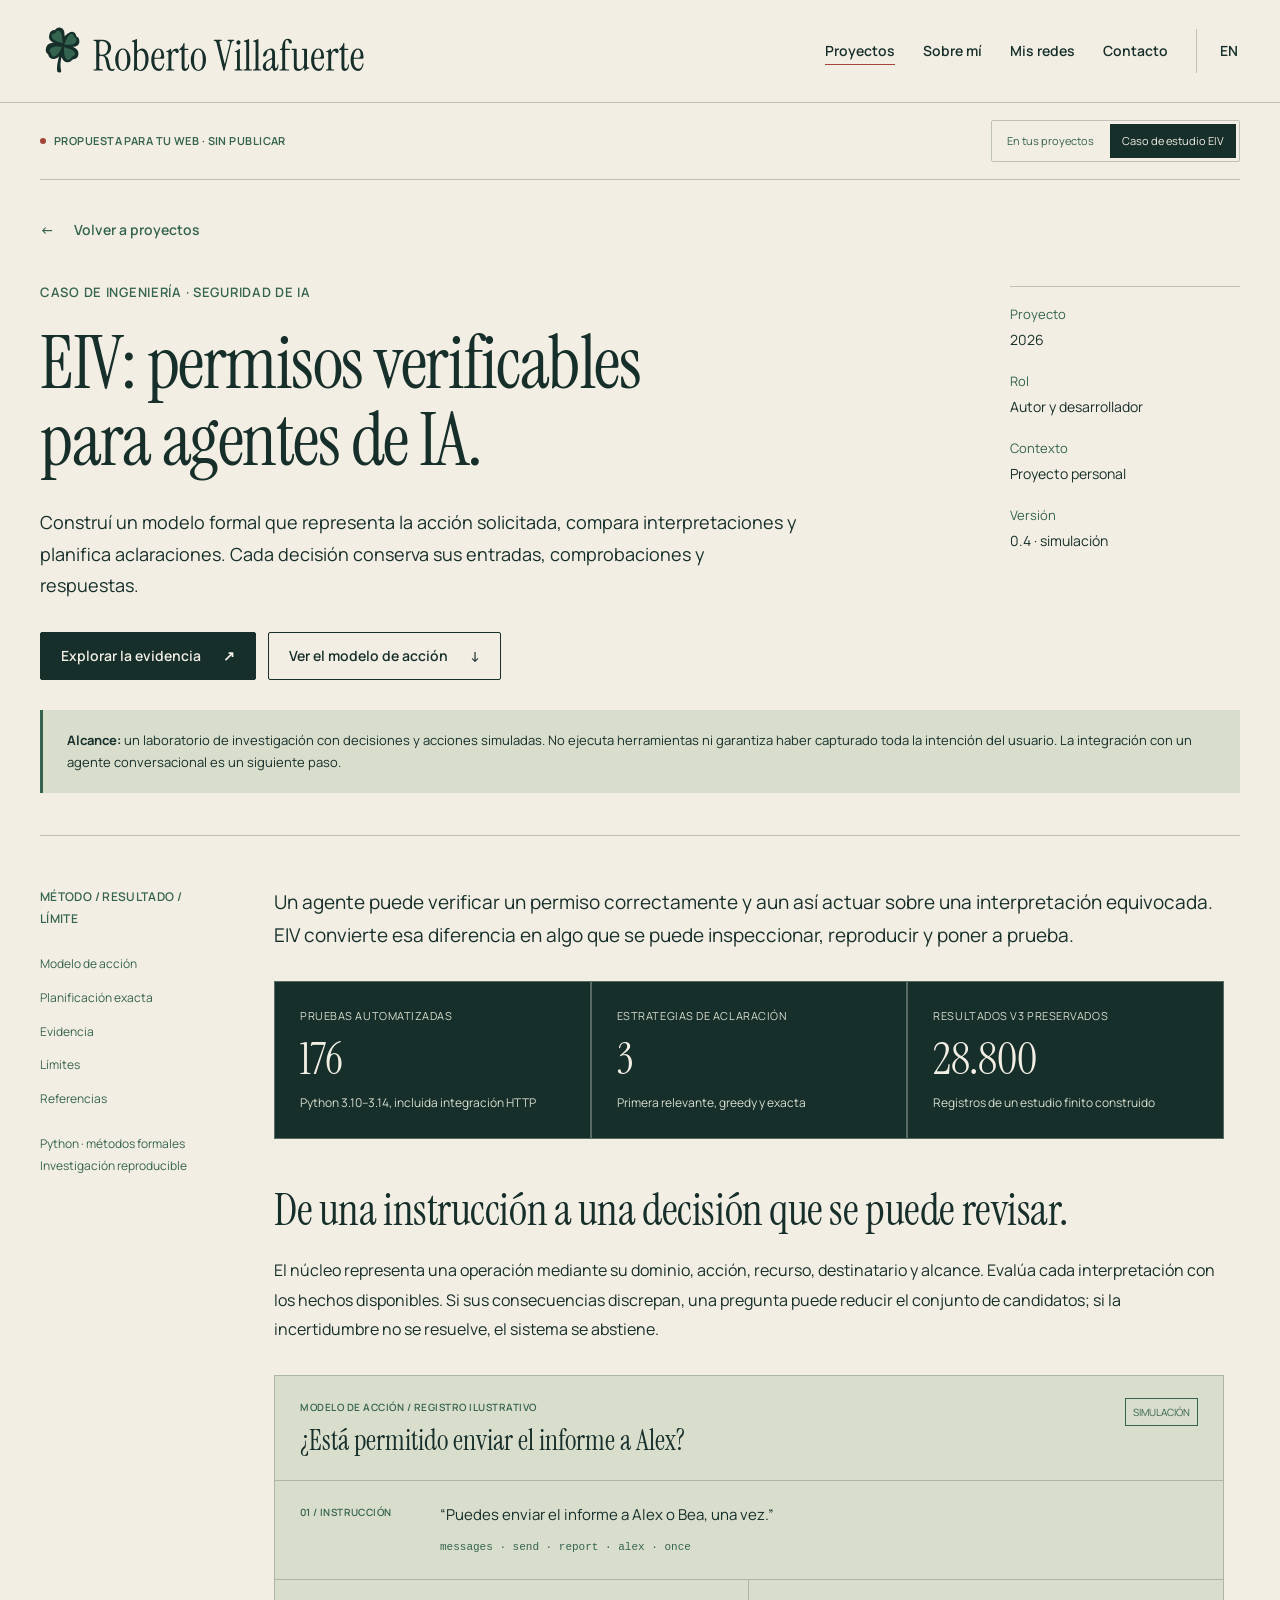
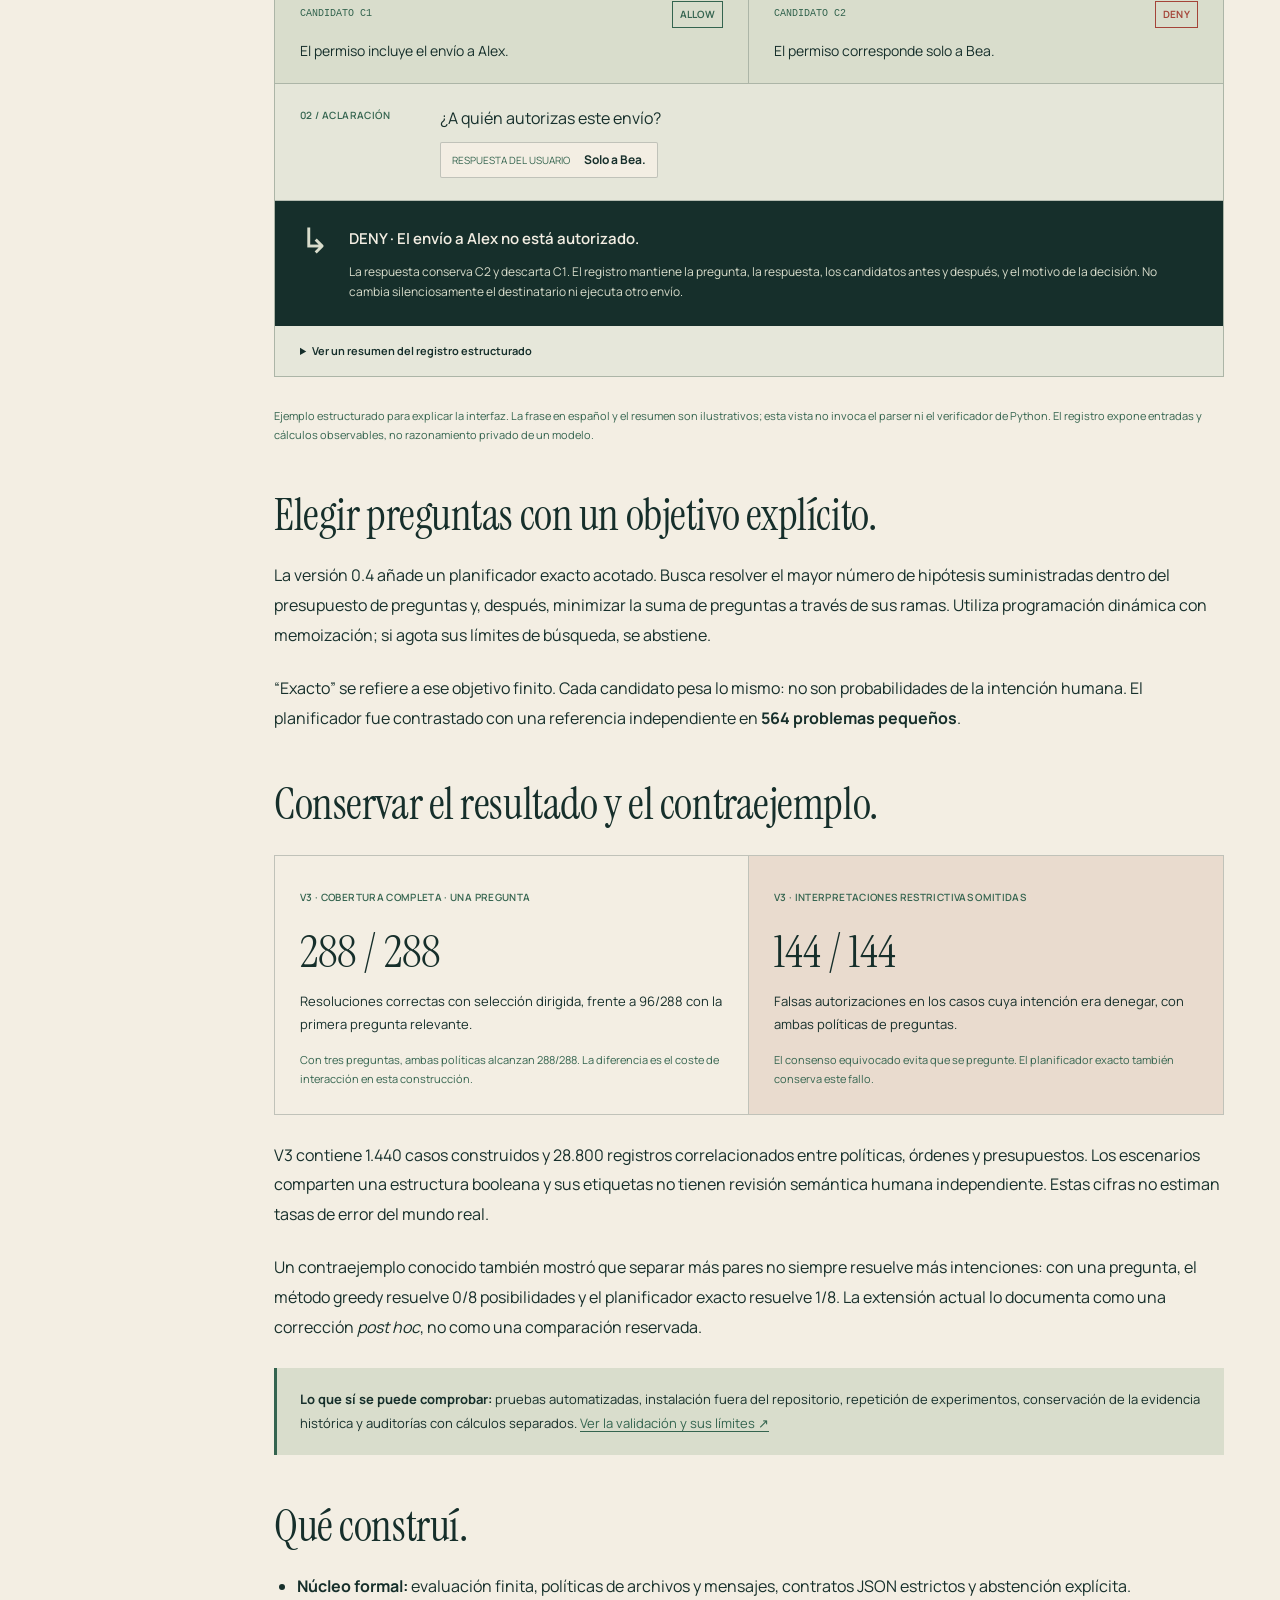
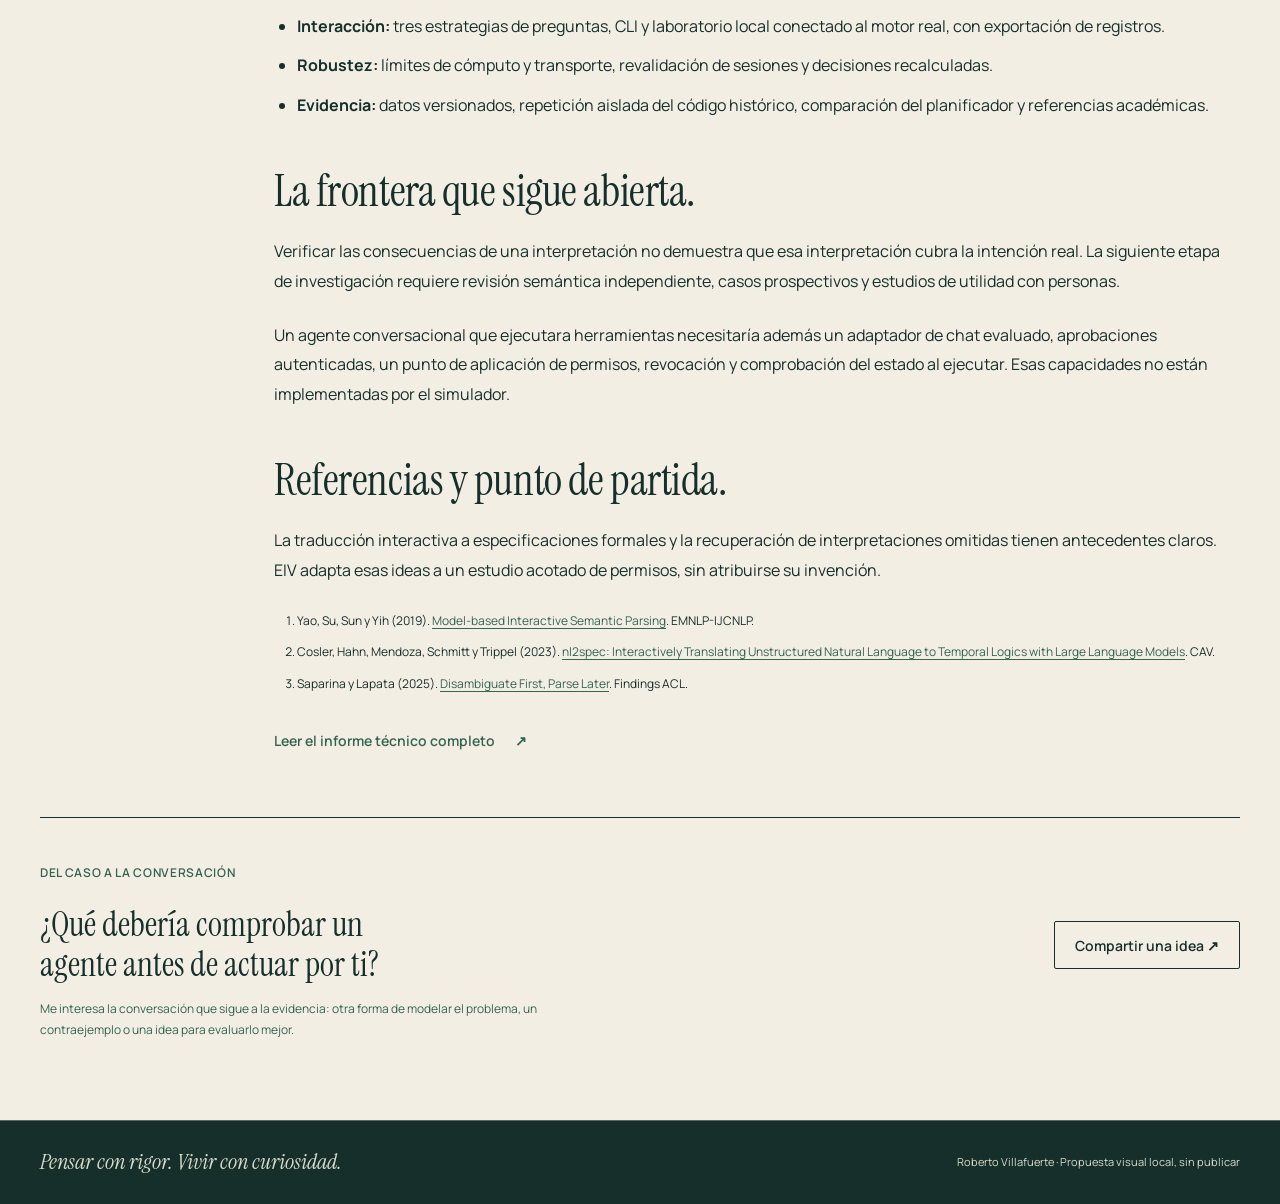
==== portfolio/villafortech-preview.html @ f218d7b7 "Publish EIV research engine, reproducible evidence and portfolio draft Fresh public source history w" ====
<!doctype html>
<html lang="es">
<head>
<meta charset="utf-8"><meta name="viewport" content="width=device-width,initial-scale=1"><meta name="robots" content="noindex,nofollow"><meta name="theme-color" content="#f3eee3">
<title>EIV · Vista previa para Roberto Villafuerte</title>
<style>
@font-face{font-family:Manrope;src:url('villafortech-assets/fonts/manrope/Manrope%5Bwght%5D.ttf') format('truetype');font-weight:200 800;font-display:swap}@font-face{font-family:'Instrument Serif';src:url('villafortech-assets/fonts/instrumentserif/InstrumentSerif-Regular.ttf') format('truetype');font-weight:400;font-display:swap}@font-face{font-family:'Instrument Serif';src:url('villafortech-assets/fonts/instrumentserif/InstrumentSerif-Italic.ttf') format('truetype');font-weight:400;font-style:italic;font-display:swap}
:root{--paper:#f3eee3;--forest:#162f2b;--leaf:#34644f;--sage:#d9ddcc;--clay:#a44438;--line:color-mix(in srgb,var(--forest) 23%,transparent);--line-inverse:color-mix(in srgb,var(--paper) 30%,transparent);--font-sans:Manrope,Arial,sans-serif;--font-display:'Instrument Serif',Georgia,serif;--font-mono:'SFMono-Regular',Consolas,monospace}
*{box-sizing:border-box}html{scroll-behavior:smooth;scroll-padding-top:125px;background:var(--paper)}body{margin:0;color:var(--forest);background:var(--paper);font:400 16px/1.7 var(--font-sans);-webkit-font-smoothing:antialiased}h1,h2,h3,p,ol,ul,dl,dd,figure{margin:0}h1,h2,h3{line-height:1.12;text-wrap:balance}p,li,a,dd{overflow-wrap:anywhere}a{color:inherit;text-underline-offset:.25em}img,svg{display:block;max-width:100%}button,select{font:inherit}button,summary{cursor:pointer}button{color:inherit}:focus-visible{outline:3px solid var(--clay);outline-offset:5px}.shell{width:min(calc(100% - 64px),1200px);margin-inline:auto}.eyebrow{margin-bottom:22px;color:var(--leaf);font-size:13px;font-weight:600;letter-spacing:.055em;line-height:1.6;text-transform:uppercase}.site-nav{position:sticky;top:0;z-index:50;border-bottom:1px solid var(--line);background:var(--paper)}.site-nav__inner{display:flex;min-height:102px;align-items:center;justify-content:space-between;gap:24px}.site-mark{display:block;flex:0 0 auto}.site-mark picture{display:block;width:355px}.site-mark img{width:100%;height:auto;aspect-ratio:1340/240}.site-nav__desktop{display:flex;align-items:center;gap:28px}.nav-link{display:inline-flex;min-height:44px;align-items:center;font-size:14px;font-weight:600;text-decoration:none}.nav-link:hover,.nav-link[aria-current=page]{text-decoration:underline;text-decoration-color:var(--clay);text-underline-offset:8px}.nav-link--language{min-width:44px;justify-content:center;border-left:1px solid var(--line);padding-left:20px}.site-nav__mobile{display:none}.button{display:inline-flex;min-height:48px;align-items:center;justify-content:center;gap:22px;padding:12px 20px;border:1px solid var(--forest);border-radius:2px;font-size:14px;font-weight:600;line-height:1.5;text-decoration:none;background:transparent}.button--primary{color:var(--paper);background:var(--forest)}.button--primary:hover{background:var(--leaf);border-color:var(--leaf)}.button--secondary:hover{background:var(--sage)}.plain-link,.back-link{display:inline-flex;min-height:44px;gap:20px;align-items:center;font-size:14px;font-weight:600;text-decoration:none}.plain-link:hover,.back-link:hover{text-decoration:underline}.back-link{color:var(--leaf);margin-bottom:30px}.draft-bar{display:flex;align-items:center;justify-content:space-between;gap:18px;padding-block:17px;border-bottom:1px solid var(--line);font-size:11px;color:var(--leaf)}.draft-label{font-weight:650;letter-spacing:.04em;text-transform:uppercase}.draft-label span{display:inline-block;width:6px;height:6px;border-radius:50%;background:var(--clay);margin-right:8px;vertical-align:1px}.view-switch{display:flex;gap:4px;border:1px solid var(--line);padding:3px;border-radius:2px}.view-switch button{border:0;background:transparent;font-size:11px;padding:7px 12px;min-height:34px}.view-switch button[aria-pressed=true]{background:var(--forest);color:var(--paper)}.case-article{padding-block:28px 80px}.case-header{display:grid;grid-template-columns:minmax(0,1fr) 230px;gap:30px 75px;padding-bottom:42px;border-bottom:1px solid var(--line)}.case-header h1{max-width:870px;font:400 clamp(49px,5.8vw,86px)/1.04 var(--font-display);letter-spacing:-.02em}.case-header__summary{max-width:760px;margin-top:28px;font-size:18px;line-height:1.75}.case-meta{border-top:1px solid var(--line);padding-top:16px;font-size:14px;margin-top:4px}.case-meta>div{margin-bottom:18px}.case-meta dt{color:var(--leaf);font-size:13px}.case-meta dd{margin-top:3px}.case-header__actions{display:flex;flex-wrap:wrap;gap:12px;grid-column:1/-1}.case-disclosure{grid-column:1/-1;padding:19px 24px;background:var(--sage);border-left:3px solid var(--leaf);font-size:13px;line-height:1.75}.article-grid{display:grid;grid-template-columns:170px minmax(0,1fr);gap:64px;padding-top:50px}.article-rail{color:var(--leaf);font-size:12px;line-height:1.8}.article-rail>p{margin-bottom:24px;font-weight:600;letter-spacing:.03em}.article-rail>div{display:grid;gap:12px;margin-bottom:24px}.article-rail a{text-decoration:none}.article-rail a:hover{text-decoration:underline}.prose{min-width:0;max-width:950px;font-size:16px;line-height:1.85}.prose>p{margin-bottom:24px}.prose h2{margin:46px 0 21px;font:400 clamp(33px,3.4vw,47px)/1.15 var(--font-display);letter-spacing:-.01em}.prose h3{margin:26px 0 13px;font-size:17px;line-height:1.4}.prose a{color:var(--leaf)}.article-deck{font-size:19px;line-height:1.75;margin-bottom:30px}.evidence-ledger{display:grid;grid-template-columns:repeat(3,minmax(0,1fr));margin-block:28px;color:var(--paper);background:var(--forest)}.evidence-ledger>div{display:flex;flex-direction:column;gap:10px;padding:25px;border:1px solid var(--line-inverse)}.evidence-ledger span,.evidence-ledger small{color:var(--sage);font-size:11px;line-height:1.65}.evidence-ledger span{letter-spacing:.05em;text-transform:uppercase}.evidence-ledger strong{font:400 44px/1.1 var(--font-display)}.evidence-ledger small{font-size:12px}.action-model{margin-block:30px;border:1px solid var(--line);background:var(--sage)}.action-model__header{padding:22px 25px;border-bottom:1px solid var(--line);display:flex;justify-content:space-between;gap:20px;align-items:start}.action-model__header span{display:block;color:var(--leaf);font-size:10px;font-weight:600;letter-spacing:.05em;text-transform:uppercase}.action-model__header strong{display:block;font:400 28px/1.2 var(--font-display);margin-top:8px}.simulation-label{font-size:10px;color:var(--leaf);border:1px solid var(--leaf);padding:4px 7px;white-space:nowrap}.instruction{padding:22px 25px;border-bottom:1px solid var(--line);display:grid;grid-template-columns:125px 1fr;gap:15px;align-items:start}.step-label{font-size:10px;letter-spacing:.04em;color:var(--leaf);font-weight:600}.instruction p{font-size:15px;line-height:1.6}.request{font-family:var(--font-mono);font-size:11px;margin-top:10px;display:block;color:var(--leaf);overflow-wrap:anywhere}.readings{display:grid;grid-template-columns:1fr 1fr}.reading{padding:21px 25px;border-bottom:1px solid var(--line)}.reading:first-child{border-right:1px solid var(--line)}.reading-heading{display:flex;justify-content:space-between;gap:15px;align-items:center}.reading-heading span:first-child{font-size:10px;color:var(--leaf);font-family:var(--font-mono)}.verdict{font-size:10px;letter-spacing:.03em;font-weight:650;padding:3px 7px;border:1px solid var(--leaf);color:var(--leaf)}.verdict--deny{border-color:var(--clay);color:var(--clay)}.reading p{font-size:14px;margin-top:12px;line-height:1.6}.clarification{display:grid;grid-template-columns:125px 1fr;gap:15px;padding:22px 25px;border-bottom:1px solid var(--line);background:#e5e6d9}.clarification p{font-size:16px;line-height:1.5}.user-answer{display:inline-flex;gap:14px;align-items:center;font-size:12px;margin-top:12px;padding:6px 11px;background:var(--paper);border:1px solid var(--line);border-radius:2px}.user-answer span{font-size:10px;color:var(--leaf)}.outcome{display:flex;gap:20px;align-items:flex-start;padding:23px 25px;background:var(--forest);color:var(--paper)}.outcome__symbol{font-family:var(--font-display);font-size:35px;color:var(--sage);line-height:1}.outcome strong{font-size:15px;font-weight:600}.outcome p{font-size:12px;color:var(--sage);line-height:1.7;margin-top:8px}.trace-disclosure{padding:15px 25px;font-size:11px;background:#e6e7da}.trace-disclosure summary{font-weight:650}.trace-disclosure pre{padding:16px;background:var(--paper);font-family:var(--font-mono);font-size:11px;overflow:auto;line-height:1.7}.model-caption{font-size:11px;color:var(--leaf);margin-top:12px;line-height:1.7}.results{display:grid;grid-template-columns:1fr 1fr;border:1px solid var(--line);margin-block:26px}.results>div{padding:25px}.results>div:first-child{border-right:1px solid var(--line)}.results>div:last-child{background:#e9dbce}.results span{font-size:10px;letter-spacing:.035em;text-transform:uppercase;color:var(--leaf);font-weight:600}.results strong{display:block;font:400 45px/1.15 var(--font-display);margin:15px 0 12px}.results p{font-size:13px;line-height:1.75}.results small{font-size:11px;color:var(--leaf);line-height:1.7;display:block;margin-top:16px}.evidence-note{padding:20px 23px;margin-block:26px;border-left:3px solid var(--leaf);background:var(--sage);font-size:13px;line-height:1.8}.prose ul,.prose ol{padding-left:23px;margin-bottom:24px}.prose li+li{margin-top:10px}.references{font-size:12px;line-height:1.8}.case-next{display:flex;align-items:center;justify-content:space-between;gap:30px;margin-top:55px;padding-top:32px;border-top:1px solid var(--forest)}.case-next h2{font:400 34px/1.2 var(--font-display);max-width:510px}.case-next p{font-size:12px;color:var(--leaf);margin-top:13px;max-width:560px}.site-footer{padding-block:27px;color:var(--paper);background:var(--forest);border-top:1px solid var(--line-inverse)}.site-footer .shell{display:flex;justify-content:space-between;align-items:center;gap:20px}.footer-note{font:italic 400 22px/1.3 var(--font-display);color:var(--sage)}.site-footer small{font-size:11px;color:var(--sage)}.page-hero{padding-block:55px 44px}.page-hero__grid{display:grid;grid-template-columns:1.3fr .7fr;align-items:end;gap:70px}.page-hero h1{font:400 clamp(48px,5.4vw,78px)/1.04 var(--font-display);letter-spacing:-.02em}.page-hero__deck{max-width:390px;color:var(--leaf);font-size:15px;line-height:1.8}.work-list{border-top:1px solid var(--forest);padding-bottom:80px}.work-record{display:grid;grid-template-columns:60px minmax(0,1fr) 150px 90px 24px;gap:32px;padding:35px 0;border-bottom:1px solid var(--line);text-decoration:none;align-items:start}.work-record:hover{background:var(--sage)}.work-record__number{color:var(--leaf);font:400 40px/1 var(--font-display)}.work-record__copy>p:first-child{color:var(--leaf);font-size:13px}.work-record h2{margin:12px 0 16px;font:400 clamp(32px,3.3vw,48px)/1.08 var(--font-display)}.work-record__copy>p:not(:first-child){max-width:650px;font-size:14px;line-height:1.8}.work-record ul{display:flex;gap:10px 20px;flex-wrap:wrap;padding:0;list-style:none;margin-top:20px;color:var(--leaf);font-size:12px}.evidence-state,.work-record__period{font-size:12px;color:var(--leaf)}.evidence-state--draft{color:var(--clay)}.work-record__arrow{font-size:25px}.list-note{font-size:12px;color:var(--leaf);margin-bottom:25px;line-height:1.8}.skip-link{position:absolute;left:16px;top:-70px;padding:10px 15px;background:var(--forest);color:var(--paper);z-index:100}.skip-link:focus{top:10px}[hidden]{display:none!important}
@media(max-width:1100px){.case-header{gap:28px 40px;grid-template-columns:minmax(0,1fr) 200px}.article-grid{grid-template-columns:1fr;gap:28px}.article-rail{display:flex;flex-wrap:wrap;gap:15px;border-bottom:1px solid var(--line);padding-bottom:18px}.article-rail>p,.article-rail>div{margin:0}.article-rail>div{display:flex;flex-wrap:wrap;gap:12px}.work-record{grid-template-columns:40px minmax(0,1fr) 135px 24px;gap:24px}.work-record__period{grid-column:3}.work-record__arrow{grid-column:4;grid-row:1}.site-mark picture{width:310px}.site-nav__desktop{gap:20px}}
@media(max-width:900px){.site-nav__inner{min-height:92px;gap:8px}.site-mark picture{width:220px}.site-mark img{aspect-ratio:auto}.site-nav__desktop{display:none}.site-nav__mobile{display:block;position:relative}.site-nav__mobile summary{display:flex;align-items:center;min-height:48px;font-size:14px;font-weight:600;list-style:none}.site-nav__mobile summary::-webkit-details-marker{display:none}.site-nav__mobile summary::after{content:'+';margin-left:6px;font-size:20px}.site-nav__mobile[open] summary::after{content:'−'}.mobile-links{position:absolute;top:58px;right:0;display:grid;min-width:220px;padding:16px 24px;background:var(--paper);border:1px solid var(--line)}.case-header{grid-template-columns:1fr}.case-meta{display:grid;grid-template-columns:repeat(4,1fr);gap:20px;margin-top:0}.case-meta>div{margin-bottom:0}.case-header h1{max-width:750px}.case-header__summary{max-width:760px}.page-hero__grid{gap:30px}}
@media(max-width:760px){.shell{width:calc(100% - 48px)}.draft-bar{align-items:flex-start;flex-direction:column;gap:12px}.draft-label{font-size:10px}.view-switch{width:100%}.view-switch button{flex:1;font-size:10px;min-height:37px}.case-header h1{font-size:clamp(43px,9.5vw,64px)}.case-header__summary{font-size:16px;margin-top:24px}.case-meta{grid-template-columns:repeat(2,1fr)}.case-header{gap:25px;padding-bottom:32px}.eyebrow{font-size:11px;margin-bottom:18px}.case-header__actions{gap:10px}.button{font-size:12px;gap:15px;padding:12px 16px}.case-disclosure{padding:18px 20px;font-size:12px}.back-link{margin-bottom:24px;font-size:12px}.article-grid{padding-top:30px}.article-rail{font-size:10px}.article-deck{font-size:17px}.prose{font-size:15px}.prose h2{font-size:34px}.evidence-ledger>div{padding:17px 15px}.evidence-ledger strong{font-size:34px}.evidence-ledger span{font-size:8px}.evidence-ledger small{font-size:10px}.action-model__header{padding:18px 20px}.action-model__header strong{font-size:24px}.simulation-label{font-size:8px}.instruction,.clarification{grid-template-columns:1fr;padding:20px;gap:10px}.reading{padding:18px}.reading p{font-size:12px}.request{font-size:10px}.outcome{padding:20px;gap:15px}.outcome strong{font-size:14px}.outcome p{font-size:11px}.trace-disclosure{padding-inline:20px}.results>div{padding:20px}.results strong{font-size:38px}.results p{font-size:12px}.results small{font-size:10px}.results span{font-size:9px}.case-next{align-items:flex-start;flex-direction:column}.case-next h2{font-size:30px}.site-footer .shell{align-items:flex-start;flex-direction:column;gap:14px}.page-hero{padding-block:38px}.page-hero__grid{grid-template-columns:1fr}.page-hero h1{font-size:clamp(43px,10vw,65px)}.page-hero__deck{font-size:14px;max-width:580px}.work-record{grid-template-columns:32px minmax(0,1fr) 24px;gap:16px;padding-block:28px}.work-record__number{font-size:33px}.work-record__copy{grid-column:2}.work-record__copy>p:not(:first-child){font-size:13px}.work-record h2{font-size:33px}.evidence-state,.work-record__period{grid-column:2}.work-record__arrow{grid-column:3}.work-record ul{font-size:10px;gap:9px 16px}}
@media(max-width:480px){.shell{width:calc(100% - 32px)}.case-header__actions{flex-direction:column;align-items:stretch}.case-header__actions .button{justify-content:space-between}.case-meta{font-size:12px}.case-meta dt{font-size:11px}.case-header h1{font-size:43px}.action-model__header{flex-direction:column;gap:12px}.action-model__header strong{font-size:26px}.readings{grid-template-columns:1fr}.reading:first-child{border-right:0}.reading{padding:16px 20px}.reading p{font-size:13px}.results{grid-template-columns:1fr}.results>div:first-child{border-right:0;border-bottom:1px solid var(--line)}.results strong{font-size:43px}.results p{font-size:13px}.evidence-ledger{grid-template-columns:1fr}.evidence-ledger>div{display:grid;grid-template-columns:1fr 80px;gap:5px 15px;padding:18px 20px}.evidence-ledger strong{grid-column:2;grid-row:1/3;text-align:right;font-size:32px}.evidence-ledger span{font-size:10px}.evidence-ledger small{font-size:11px}.instruction p{font-size:14px}.trace-disclosure pre{font-size:10px;padding:12px}.article-rail{gap:11px}.work-record{gap:12px}.work-record h2{font-size:30px}}
@media(prefers-reduced-motion:reduce){html{scroll-behavior:auto}*,*::before,*::after{animation:none!important;transition:none!important}}@media print{.site-nav,.draft-bar,.article-rail,.site-footer,.case-header__actions,.back-link{display:none}.shell{width:100%}.case-header{grid-template-columns:1fr}h1{font-size:40px!important}.case-meta{display:flex;gap:30px}.article-grid{display:block}.case-article{padding:0}.prose h2{font-size:28px}.action-model,.evidence-ledger,.results{break-inside:avoid}a{text-decoration:none}}
</style>
</head>
<body>
<a class="skip-link" href="#main-content">Saltar al contenido principal</a>
<nav class="site-nav" aria-label="Navegación principal"><div class="shell site-nav__inner"><a class="site-mark" href="https://www.villafortech.com" aria-label="Roberto Villafuerte, inicio"><picture><source media="(min-width:721px)" srcset="villafortech-assets/brand/signature-horizontal.svg"><img src="villafortech-assets/brand/signature.svg" width="850" height="320" alt="Roberto Villafuerte"></picture></a><div class="site-nav__desktop"><a class="nav-link" href="#proyectos" aria-current="page">Proyectos</a><a class="nav-link" href="https://www.villafortech.com/es/about/">Sobre mí</a><a class="nav-link" href="https://www.villafortech.com/links/">Mis redes</a><a class="nav-link" href="https://www.villafortech.com/es/contact/">Contacto</a><a class="nav-link nav-link--language" href="index.html" lang="en" aria-label="Ver borrador del proyecto en inglés">EN</a></div><details class="site-nav__mobile"><summary>Menú</summary><div class="mobile-links"><a class="nav-link" href="#proyectos">Proyectos</a><a class="nav-link" href="https://www.villafortech.com/es/about/">Sobre mí</a><a class="nav-link" href="https://www.villafortech.com/links/">Mis redes</a><a class="nav-link" href="https://www.villafortech.com/es/contact/">Contacto</a><a class="nav-link" href="index.html">English draft</a></div></details></div></nav>
<div class="shell draft-bar"><p class="draft-label"><span aria-hidden="true"></span>Propuesta para tu web · sin publicar</p><div class="view-switch" aria-label="Vista del borrador"><button id="show-projects" type="button" aria-pressed="false">En tus proyectos</button><button id="show-case" type="button" aria-pressed="true">Caso de estudio EIV</button></div></div>
<main id="main-content" tabindex="-1">
<section id="projects-view" hidden aria-labelledby="projects-title"><div class="shell"><header class="page-hero"><div class="page-hero__grid"><div><p class="eyebrow">Proyectos seleccionados / Casos de ingeniería</p><h1 id="projects-title">Sistemas, decisiones y el trabajo que hay detrás.</h1></div><p class="page-hero__deck">Casos sobre sistemas de IA, arquitectura de datos e infraestructura de aprendizaje automático: qué construí, las decisiones detrás de cada sistema y qué cambió.</p></div></header><p class="list-note">Vista de integración propuesta: EIV se incorpora al catálogo con la misma tipografía, firma, estructura y jerarquía de tu página. El resto de tu sitio permanece sin cambios.</p><div class="work-list"><a class="work-record" href="https://www.villafortech.com/es/projects/fairness-aware-candidate-pre-screening/"><span class="work-record__number">01</span><div class="work-record__copy"><p>Sistemas de ML</p><h2>Laboratorio auditable de equidad en ML</h2><p>Un laboratorio que conecta identidad de datos, búsqueda de políticas, gobernanza con incertidumbre y contratos de servicio.</p><ul aria-label="Tecnologías y temas"><li>Sistemas de ML</li><li>Equidad</li><li>Auditabilidad</li></ul></div><span class="evidence-state">Fuente pública</span><span class="work-record__period">2025–2026</span><span class="work-record__arrow" aria-hidden="true">↗</span></a><a class="work-record" href="#caso-eiv"><span class="work-record__number">02</span><div class="work-record__copy"><p>Proyecto personal · investigación e ingeniería</p><h2>EIV: permisos verificables para agentes de IA</h2><p>Un modelo formal de la acción solicitada, planificación de aclaraciones y registros reproducibles que conectan entradas, respuestas y decisiones.</p><ul aria-label="Tecnologías y temas"><li>Seguridad de IA</li><li>Métodos formales</li><li>Trazabilidad</li><li>Python</li></ul></div><span class="evidence-state evidence-state--draft">Nuevo · borrador</span><span class="work-record__period">2026</span><span class="work-record__arrow" aria-hidden="true">↗</span></a></div></div></section>
<article id="case-view" class="case-article" aria-labelledby="case-title"><div class="shell"><a class="back-link" href="#proyectos"><span aria-hidden="true">←</span> Volver a proyectos</a><header class="case-header"><div><p class="eyebrow">Caso de ingeniería · Seguridad de IA</p><h1 id="case-title">EIV: permisos verificables para agentes de IA.</h1><p class="case-header__summary">Construí un modelo formal que representa la acción solicitada, compara interpretaciones y planifica aclaraciones. Cada decisión conserva sus entradas, comprobaciones y respuestas.</p></div><dl class="case-meta"><div><dt>Proyecto</dt><dd>2026</dd></div><div><dt>Rol</dt><dd>Autor y desarrollador</dd></div><div><dt>Contexto</dt><dd>Proyecto personal</dd></div><div><dt>Versión</dt><dd>0.4 · simulación</dd></div></dl><div class="case-header__actions"><a class="button button--primary" href="#evidencia">Explorar la evidencia <span aria-hidden="true">↗</span></a><a class="button button--secondary" href="#modelo">Ver el modelo de acción <span aria-hidden="true">↓</span></a></div><p class="case-disclosure"><strong>Alcance:</strong> un laboratorio de investigación con decisiones y acciones simuladas. No ejecuta herramientas ni garantiza haber capturado toda la intención del usuario. La integración con un agente conversacional es un siguiente paso.</p></header>
<div class="article-grid"><aside class="article-rail" aria-label="Contenido del caso"><p>MÉTODO / RESULTADO / LÍMITE</p><div><a href="#modelo">Modelo de acción</a><a href="#planificacion">Planificación exacta</a><a href="#evidencia">Evidencia</a><a href="#limites">Límites</a><a href="#referencias">Referencias</a></div><span>Python · métodos formales<br>Investigación reproducible</span></aside><div class="prose"><p class="article-deck">Un agente puede verificar un permiso correctamente y aun así actuar sobre una interpretación equivocada. EIV convierte esa diferencia en algo que se puede inspeccionar, reproducir y poner a prueba.</p><div class="evidence-ledger" aria-label="Validación de ingeniería"><div><span>Pruebas automatizadas</span><strong>176</strong><small>Python 3.10–3.14, incluida integración HTTP</small></div><div><span>Estrategias de aclaración</span><strong>3</strong><small>Primera relevante, greedy y exacta</small></div><div><span>Resultados V3 preservados</span><strong>28.800</strong><small>Registros de un estudio finito construido</small></div></div>
<h2 id="modelo">De una instrucción a una decisión que se puede revisar.</h2><p>El núcleo representa una operación mediante su dominio, acción, recurso, destinatario y alcance. Evalúa cada interpretación con los hechos disponibles. Si sus consecuencias discrepan, una pregunta puede reducir el conjunto de candidatos; si la incertidumbre no se resuelve, el sistema se abstiene.</p>
<figure class="action-model" aria-labelledby="model-title"><header class="action-model__header"><div><span>Modelo de acción / Registro ilustrativo</span><strong id="model-title">¿Está permitido enviar el informe a Alex?</strong></div><small class="simulation-label">SIMULACIÓN</small></header><div class="instruction"><span class="step-label">01 / INSTRUCCIÓN</span><div><p>“Puedes enviar el informe a Alex o Bea, una vez.”</p><code class="request">messages · send · report · alex · once</code></div></div><div class="readings"><div class="reading"><div class="reading-heading"><span>CANDIDATO C1</span><span class="verdict">ALLOW</span></div><p>El permiso incluye el envío a Alex.</p></div><div class="reading"><div class="reading-heading"><span>CANDIDATO C2</span><span class="verdict verdict--deny">DENY</span></div><p>El permiso corresponde solo a Bea.</p></div></div><div class="clarification"><span class="step-label">02 / ACLARACIÓN</span><div><p>¿A quién autorizas este envío?</p><div class="user-answer"><span>RESPUESTA DEL USUARIO</span><strong>Solo a Bea.</strong></div></div></div><div class="outcome"><span class="outcome__symbol" aria-hidden="true">↳</span><div><strong>DENY · El envío a Alex no está autorizado.</strong><p>La respuesta conserva C2 y descarta C1. El registro mantiene la pregunta, la respuesta, los candidatos antes y después, y el motivo de la decisión. No cambia silenciosamente el destinatario ni ejecuta otro envío.</p></div></div><details class="trace-disclosure"><summary>Ver un resumen del registro estructurado</summary><pre>{
  "request": "send report to alex once",
  "before": ["c1", "c2"],
  "answer": "only_bea",
  "after": ["c2"],
  "decision": "deny",
  "coverage": "unverified",
  "simulated": true
}</pre><p>Resumen didáctico, no payload de la API ni resultado ejecutado.</p></details></figure><p class="model-caption">Ejemplo estructurado para explicar la interfaz. La frase en español y el resumen son ilustrativos; esta vista no invoca el parser ni el verificador de Python. El registro expone entradas y cálculos observables, no razonamiento privado de un modelo.</p>
<h2 id="planificacion">Elegir preguntas con un objetivo explícito.</h2><p>La versión 0.4 añade un planificador exacto acotado. Busca resolver el mayor número de hipótesis suministradas dentro del presupuesto de preguntas y, después, minimizar la suma de preguntas a través de sus ramas. Utiliza programación dinámica con memoización; si agota sus límites de búsqueda, se abstiene.</p><p>“Exacto” se refiere a ese objetivo finito. Cada candidato pesa lo mismo: no son probabilidades de la intención humana. El planificador fue contrastado con una referencia independiente en <strong>564 problemas pequeños</strong>.</p>
<h2 id="evidencia">Conservar el resultado y el contraejemplo.</h2><div class="results"><div><span>V3 · cobertura completa · una pregunta</span><strong>288 / 288</strong><p>Resoluciones correctas con selección dirigida, frente a 96/288 con la primera pregunta relevante.</p><small>Con tres preguntas, ambas políticas alcanzan 288/288. La diferencia es el coste de interacción en esta construcción.</small></div><div><span>V3 · interpretaciones restrictivas omitidas</span><strong>144 / 144</strong><p>Falsas autorizaciones en los casos cuya intención era denegar, con ambas políticas de preguntas.</p><small>El consenso equivocado evita que se pregunte. El planificador exacto también conserva este fallo.</small></div></div><p>V3 contiene 1.440 casos construidos y 28.800 registros correlacionados entre políticas, órdenes y presupuestos. Los escenarios comparten una estructura booleana y sus etiquetas no tienen revisión semántica humana independiente. Estas cifras no estiman tasas de error del mundo real.</p><p>Un contraejemplo conocido también mostró que separar más pares no siempre resuelve más intenciones: con una pregunta, el método greedy resuelve 0/8 posibilidades y el planificador exacto resuelve 1/8. La extensión actual lo documenta como una corrección <em>post hoc</em>, no como una comparación reservada.</p><div class="evidence-note"><strong>Lo que sí se puede comprobar:</strong> pruebas automatizadas, instalación fuera del repositorio, repetición de experimentos, conservación de la evidencia histórica y auditorías con cálculos separados. <a href="../docs/project-status.md">Ver la validación y sus límites ↗</a></div>
<h2>Qué construí.</h2><ul><li><strong>Núcleo formal:</strong> evaluación finita, políticas de archivos y mensajes, contratos JSON estrictos y abstención explícita.</li><li><strong>Interacción:</strong> tres estrategias de preguntas, CLI y laboratorio local conectado al motor real, con exportación de registros.</li><li><strong>Robustez:</strong> límites de cómputo y transporte, revalidación de sesiones y decisiones recalculadas.</li><li><strong>Evidencia:</strong> datos versionados, repetición aislada del código histórico, comparación del planificador y referencias académicas.</li></ul>
<h2 id="limites">La frontera que sigue abierta.</h2><p>Verificar las consecuencias de una interpretación no demuestra que esa interpretación cubra la intención real. La siguiente etapa de investigación requiere revisión semántica independiente, casos prospectivos y estudios de utilidad con personas.</p><p>Un agente conversacional que ejecutara herramientas necesitaría además un adaptador de chat evaluado, aprobaciones autenticadas, un punto de aplicación de permisos, revocación y comprobación del estado al ejecutar. Esas capacidades no están implementadas por el simulador.</p>
<h2 id="referencias">Referencias y punto de partida.</h2><p>La traducción interactiva a especificaciones formales y la recuperación de interpretaciones omitidas tienen antecedentes claros. EIV adapta esas ideas a un estudio acotado de permisos, sin atribuirse su invención.</p><ol class="references"><li>Yao, Su, Sun y Yih (2019). <a href="https://aclanthology.org/D19-1547/">Model-based Interactive Semantic Parsing</a>. EMNLP-IJCNLP.</li><li>Cosler, Hahn, Mendoza, Schmitt y Trippel (2023). <a href="https://link.springer.com/chapter/10.1007/978-3-031-37703-7_18">nl2spec: Interactively Translating Unstructured Natural Language to Temporal Logics with Large Language Models</a>. CAV.</li><li>Saparina y Lapata (2025). <a href="https://aclanthology.org/2025.findings-acl.863/">Disambiguate First, Parse Later</a>. Findings ACL.</li></ol><a class="plain-link" href="../docs/research-report.md">Leer el informe técnico completo <span aria-hidden="true">↗</span></a></div></div><footer class="case-next"><div><p class="eyebrow">Del caso a la conversación</p><h2>¿Qué debería comprobar un agente antes de actuar por ti?</h2><p>Me interesa la conversación que sigue a la evidencia: otra forma de modelar el problema, un contraejemplo o una idea para evaluarlo mejor.</p></div><a class="button button--secondary" href="https://www.villafortech.com/es/contact/">Compartir una idea ↗</a></footer></div></article>
</main><footer class="site-footer"><div class="shell"><p class="footer-note">Pensar con rigor. Vivir con curiosidad.</p><small>Roberto Villafuerte · Propuesta visual local, sin publicar</small></div></footer>
<script>
(()=>{const list=document.getElementById('projects-view'),article=document.getElementById('case-view'),listButton=document.getElementById('show-projects'),caseButton=document.getElementById('show-case');function show(){const projects=location.hash==='#proyectos';list.hidden=!projects;article.hidden=projects;listButton.setAttribute('aria-pressed',String(projects));caseButton.setAttribute('aria-pressed',String(!projects));document.querySelector('.site-nav__mobile').open=false;if(projects||location.hash==='#caso-eiv')window.scrollTo({top:0,behavior:'instant'});}listButton.addEventListener('click',()=>{location.hash='proyectos'});caseButton.addEventListener('click',()=>{location.hash='caso-eiv'});window.addEventListener('hashchange',show);show();})();
</script>
</body>
</html>
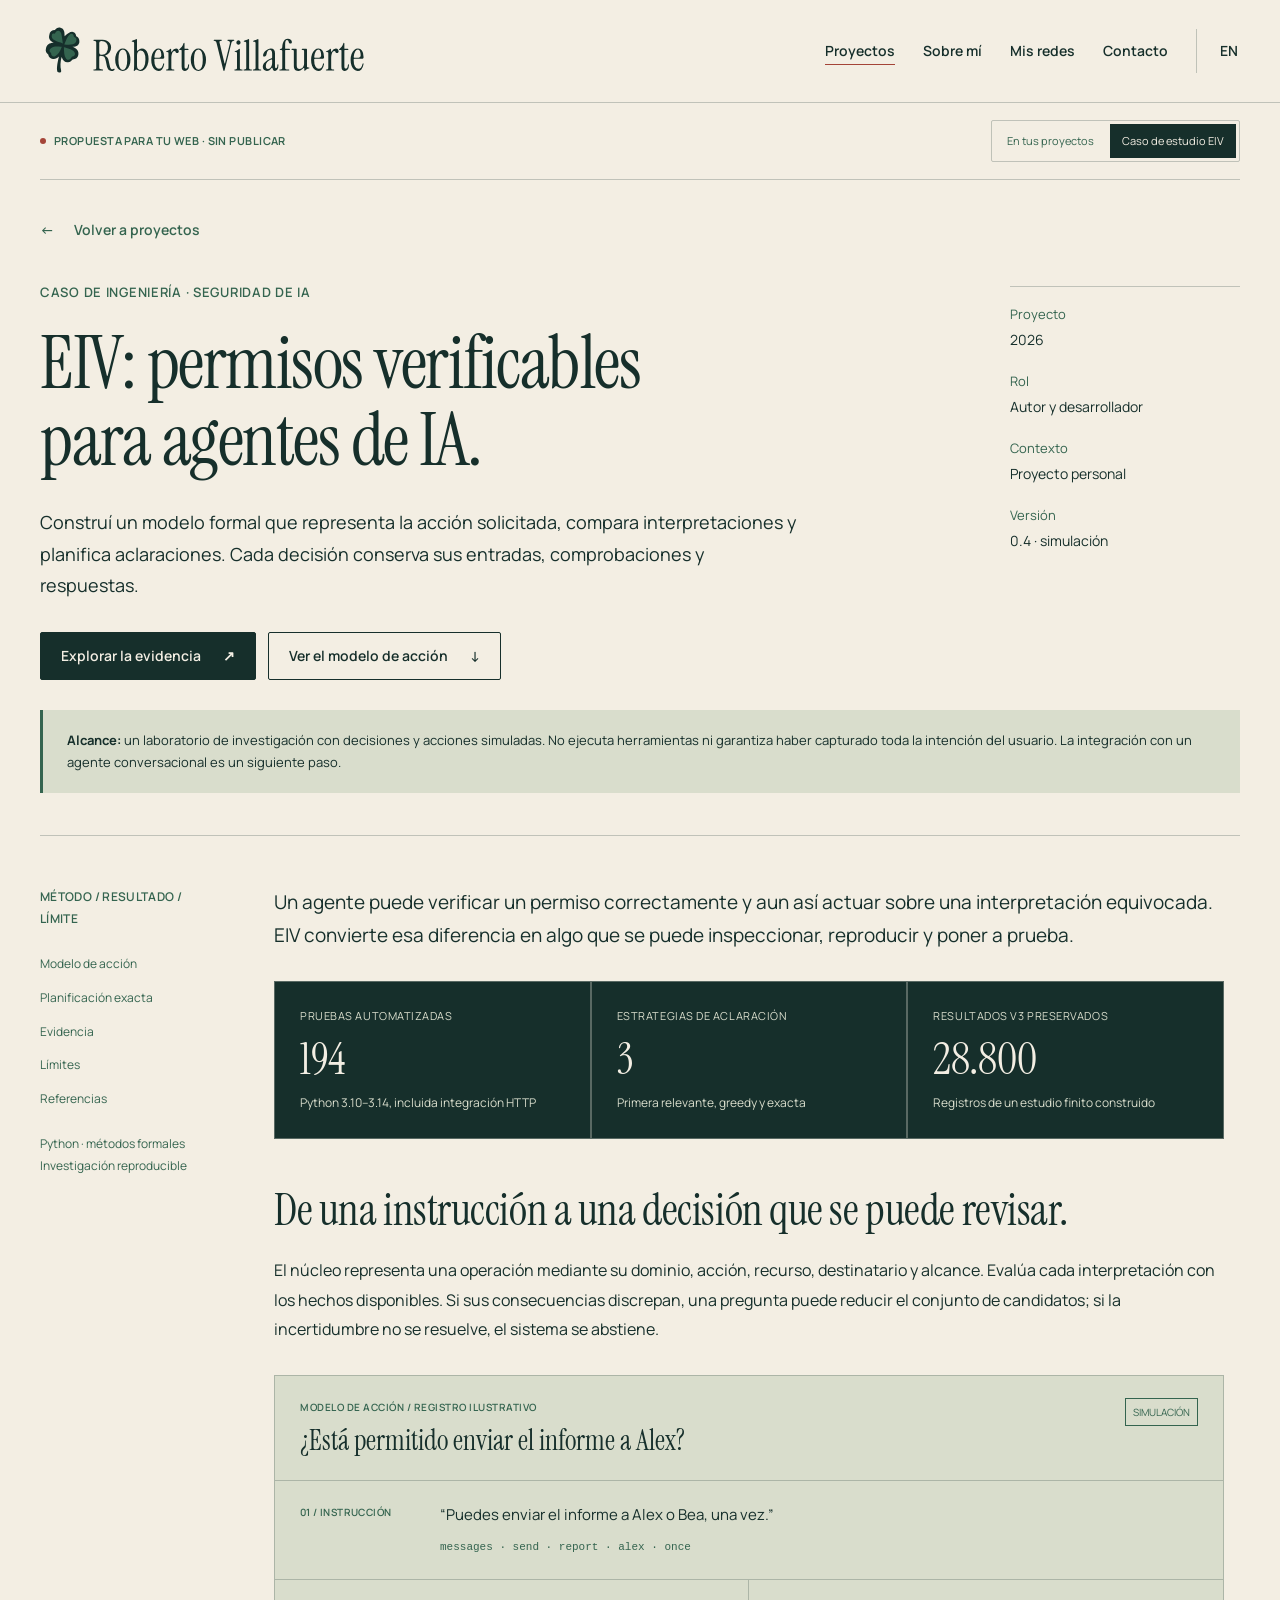
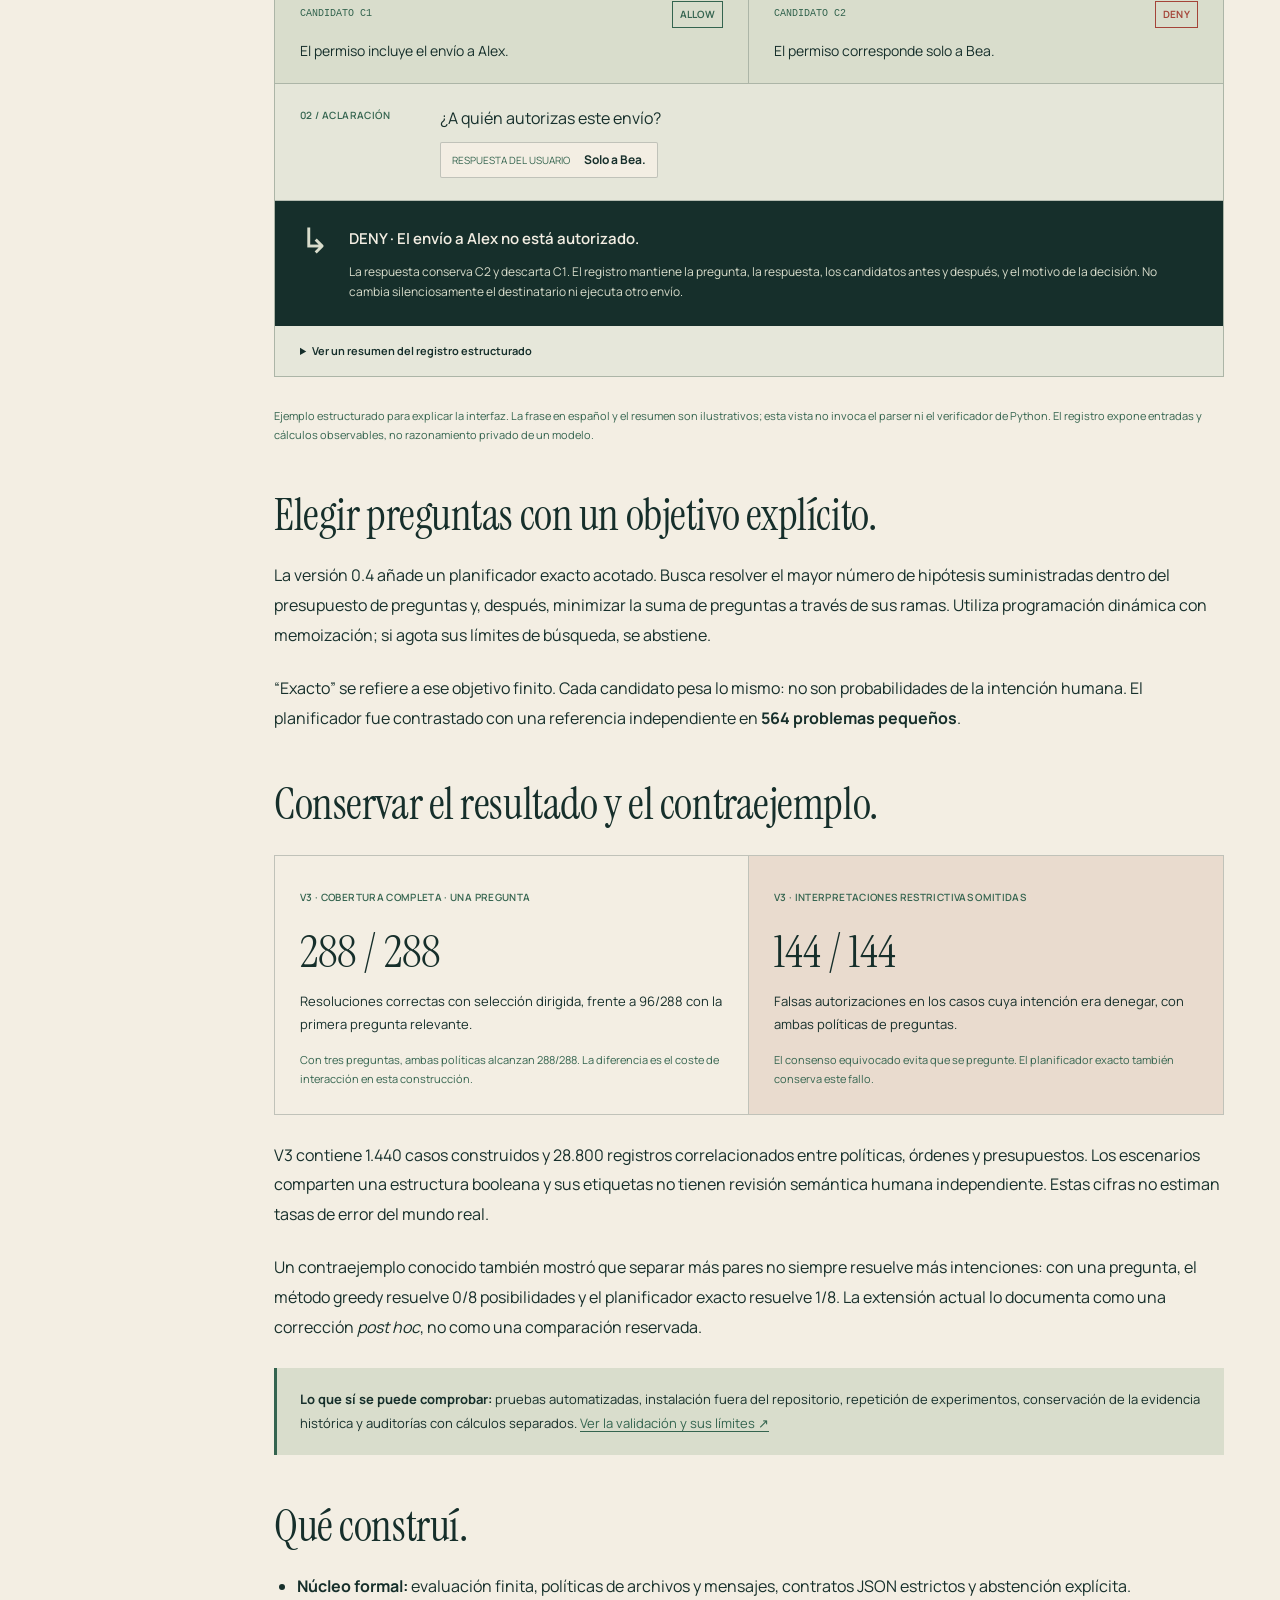
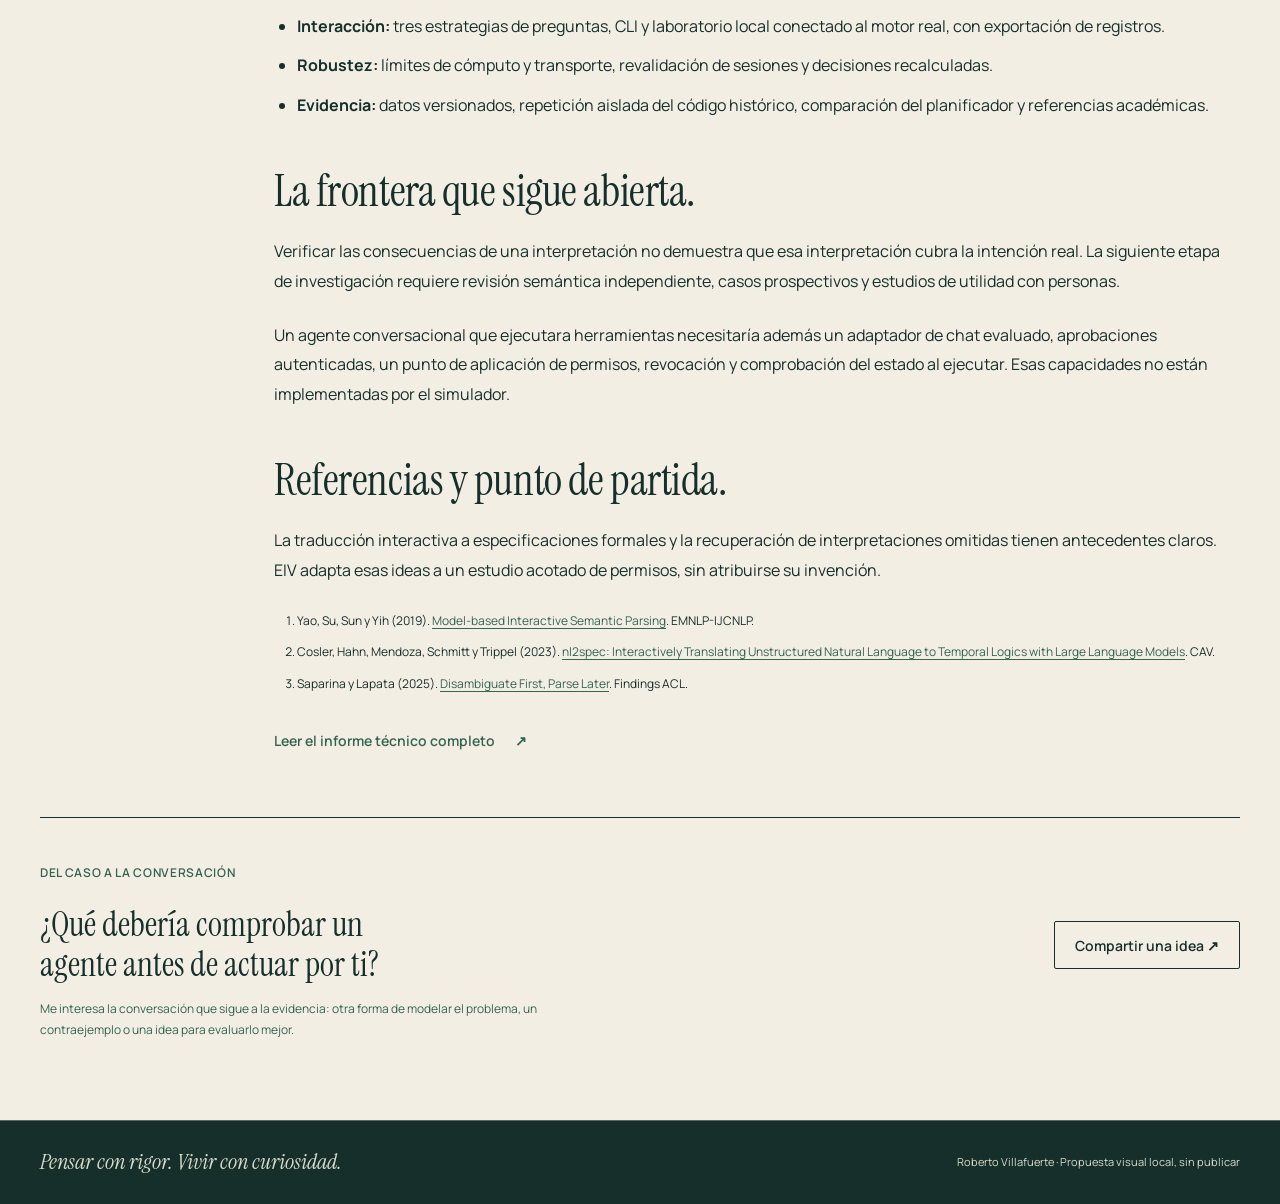
==== commit 3b805d9c: "Request v0.4.0 release after verified public CI Record the 194-test public Python matrix, replay and" ====
--- a/portfolio/villafortech-preview.html
+++ b/portfolio/villafortech-preview.html
@@ -21,7 +21,7 @@
 <main id="main-content" tabindex="-1">
 <section id="projects-view" hidden aria-labelledby="projects-title"><div class="shell"><header class="page-hero"><div class="page-hero__grid"><div><p class="eyebrow">Proyectos seleccionados / Casos de ingeniería</p><h1 id="projects-title">Sistemas, decisiones y el trabajo que hay detrás.</h1></div><p class="page-hero__deck">Casos sobre sistemas de IA, arquitectura de datos e infraestructura de aprendizaje automático: qué construí, las decisiones detrás de cada sistema y qué cambió.</p></div></header><p class="list-note">Vista de integración propuesta: EIV se incorpora al catálogo con la misma tipografía, firma, estructura y jerarquía de tu página. El resto de tu sitio permanece sin cambios.</p><div class="work-list"><a class="work-record" href="https://www.villafortech.com/es/projects/fairness-aware-candidate-pre-screening/"><span class="work-record__number">01</span><div class="work-record__copy"><p>Sistemas de ML</p><h2>Laboratorio auditable de equidad en ML</h2><p>Un laboratorio que conecta identidad de datos, búsqueda de políticas, gobernanza con incertidumbre y contratos de servicio.</p><ul aria-label="Tecnologías y temas"><li>Sistemas de ML</li><li>Equidad</li><li>Auditabilidad</li></ul></div><span class="evidence-state">Fuente pública</span><span class="work-record__period">2025–2026</span><span class="work-record__arrow" aria-hidden="true">↗</span></a><a class="work-record" href="#caso-eiv"><span class="work-record__number">02</span><div class="work-record__copy"><p>Proyecto personal · investigación e ingeniería</p><h2>EIV: permisos verificables para agentes de IA</h2><p>Un modelo formal de la acción solicitada, planificación de aclaraciones y registros reproducibles que conectan entradas, respuestas y decisiones.</p><ul aria-label="Tecnologías y temas"><li>Seguridad de IA</li><li>Métodos formales</li><li>Trazabilidad</li><li>Python</li></ul></div><span class="evidence-state evidence-state--draft">Nuevo · borrador</span><span class="work-record__period">2026</span><span class="work-record__arrow" aria-hidden="true">↗</span></a></div></div></section>
 <article id="case-view" class="case-article" aria-labelledby="case-title"><div class="shell"><a class="back-link" href="#proyectos"><span aria-hidden="true">←</span> Volver a proyectos</a><header class="case-header"><div><p class="eyebrow">Caso de ingeniería · Seguridad de IA</p><h1 id="case-title">EIV: permisos verificables para agentes de IA.</h1><p class="case-header__summary">Construí un modelo formal que representa la acción solicitada, compara interpretaciones y planifica aclaraciones. Cada decisión conserva sus entradas, comprobaciones y respuestas.</p></div><dl class="case-meta"><div><dt>Proyecto</dt><dd>2026</dd></div><div><dt>Rol</dt><dd>Autor y desarrollador</dd></div><div><dt>Contexto</dt><dd>Proyecto personal</dd></div><div><dt>Versión</dt><dd>0.4 · simulación</dd></div></dl><div class="case-header__actions"><a class="button button--primary" href="#evidencia">Explorar la evidencia <span aria-hidden="true">↗</span></a><a class="button button--secondary" href="#modelo">Ver el modelo de acción <span aria-hidden="true">↓</span></a></div><p class="case-disclosure"><strong>Alcance:</strong> un laboratorio de investigación con decisiones y acciones simuladas. No ejecuta herramientas ni garantiza haber capturado toda la intención del usuario. La integración con un agente conversacional es un siguiente paso.</p></header>
-<div class="article-grid"><aside class="article-rail" aria-label="Contenido del caso"><p>MÉTODO / RESULTADO / LÍMITE</p><div><a href="#modelo">Modelo de acción</a><a href="#planificacion">Planificación exacta</a><a href="#evidencia">Evidencia</a><a href="#limites">Límites</a><a href="#referencias">Referencias</a></div><span>Python · métodos formales<br>Investigación reproducible</span></aside><div class="prose"><p class="article-deck">Un agente puede verificar un permiso correctamente y aun así actuar sobre una interpretación equivocada. EIV convierte esa diferencia en algo que se puede inspeccionar, reproducir y poner a prueba.</p><div class="evidence-ledger" aria-label="Validación de ingeniería"><div><span>Pruebas automatizadas</span><strong>176</strong><small>Python 3.10–3.14, incluida integración HTTP</small></div><div><span>Estrategias de aclaración</span><strong>3</strong><small>Primera relevante, greedy y exacta</small></div><div><span>Resultados V3 preservados</span><strong>28.800</strong><small>Registros de un estudio finito construido</small></div></div>
+<div class="article-grid"><aside class="article-rail" aria-label="Contenido del caso"><p>MÉTODO / RESULTADO / LÍMITE</p><div><a href="#modelo">Modelo de acción</a><a href="#planificacion">Planificación exacta</a><a href="#evidencia">Evidencia</a><a href="#limites">Límites</a><a href="#referencias">Referencias</a></div><span>Python · métodos formales<br>Investigación reproducible</span></aside><div class="prose"><p class="article-deck">Un agente puede verificar un permiso correctamente y aun así actuar sobre una interpretación equivocada. EIV convierte esa diferencia en algo que se puede inspeccionar, reproducir y poner a prueba.</p><div class="evidence-ledger" aria-label="Validación de ingeniería"><div><span>Pruebas automatizadas</span><strong>194</strong><small>Python 3.10–3.14, incluida integración HTTP</small></div><div><span>Estrategias de aclaración</span><strong>3</strong><small>Primera relevante, greedy y exacta</small></div><div><span>Resultados V3 preservados</span><strong>28.800</strong><small>Registros de un estudio finito construido</small></div></div>
 <h2 id="modelo">De una instrucción a una decisión que se puede revisar.</h2><p>El núcleo representa una operación mediante su dominio, acción, recurso, destinatario y alcance. Evalúa cada interpretación con los hechos disponibles. Si sus consecuencias discrepan, una pregunta puede reducir el conjunto de candidatos; si la incertidumbre no se resuelve, el sistema se abstiene.</p>
 <figure class="action-model" aria-labelledby="model-title"><header class="action-model__header"><div><span>Modelo de acción / Registro ilustrativo</span><strong id="model-title">¿Está permitido enviar el informe a Alex?</strong></div><small class="simulation-label">SIMULACIÓN</small></header><div class="instruction"><span class="step-label">01 / INSTRUCCIÓN</span><div><p>“Puedes enviar el informe a Alex o Bea, una vez.”</p><code class="request">messages · send · report · alex · once</code></div></div><div class="readings"><div class="reading"><div class="reading-heading"><span>CANDIDATO C1</span><span class="verdict">ALLOW</span></div><p>El permiso incluye el envío a Alex.</p></div><div class="reading"><div class="reading-heading"><span>CANDIDATO C2</span><span class="verdict verdict--deny">DENY</span></div><p>El permiso corresponde solo a Bea.</p></div></div><div class="clarification"><span class="step-label">02 / ACLARACIÓN</span><div><p>¿A quién autorizas este envío?</p><div class="user-answer"><span>RESPUESTA DEL USUARIO</span><strong>Solo a Bea.</strong></div></div></div><div class="outcome"><span class="outcome__symbol" aria-hidden="true">↳</span><div><strong>DENY · El envío a Alex no está autorizado.</strong><p>La respuesta conserva C2 y descarta C1. El registro mantiene la pregunta, la respuesta, los candidatos antes y después, y el motivo de la decisión. No cambia silenciosamente el destinatario ni ejecuta otro envío.</p></div></div><details class="trace-disclosure"><summary>Ver un resumen del registro estructurado</summary><pre>{
   "request": "send report to alex once",
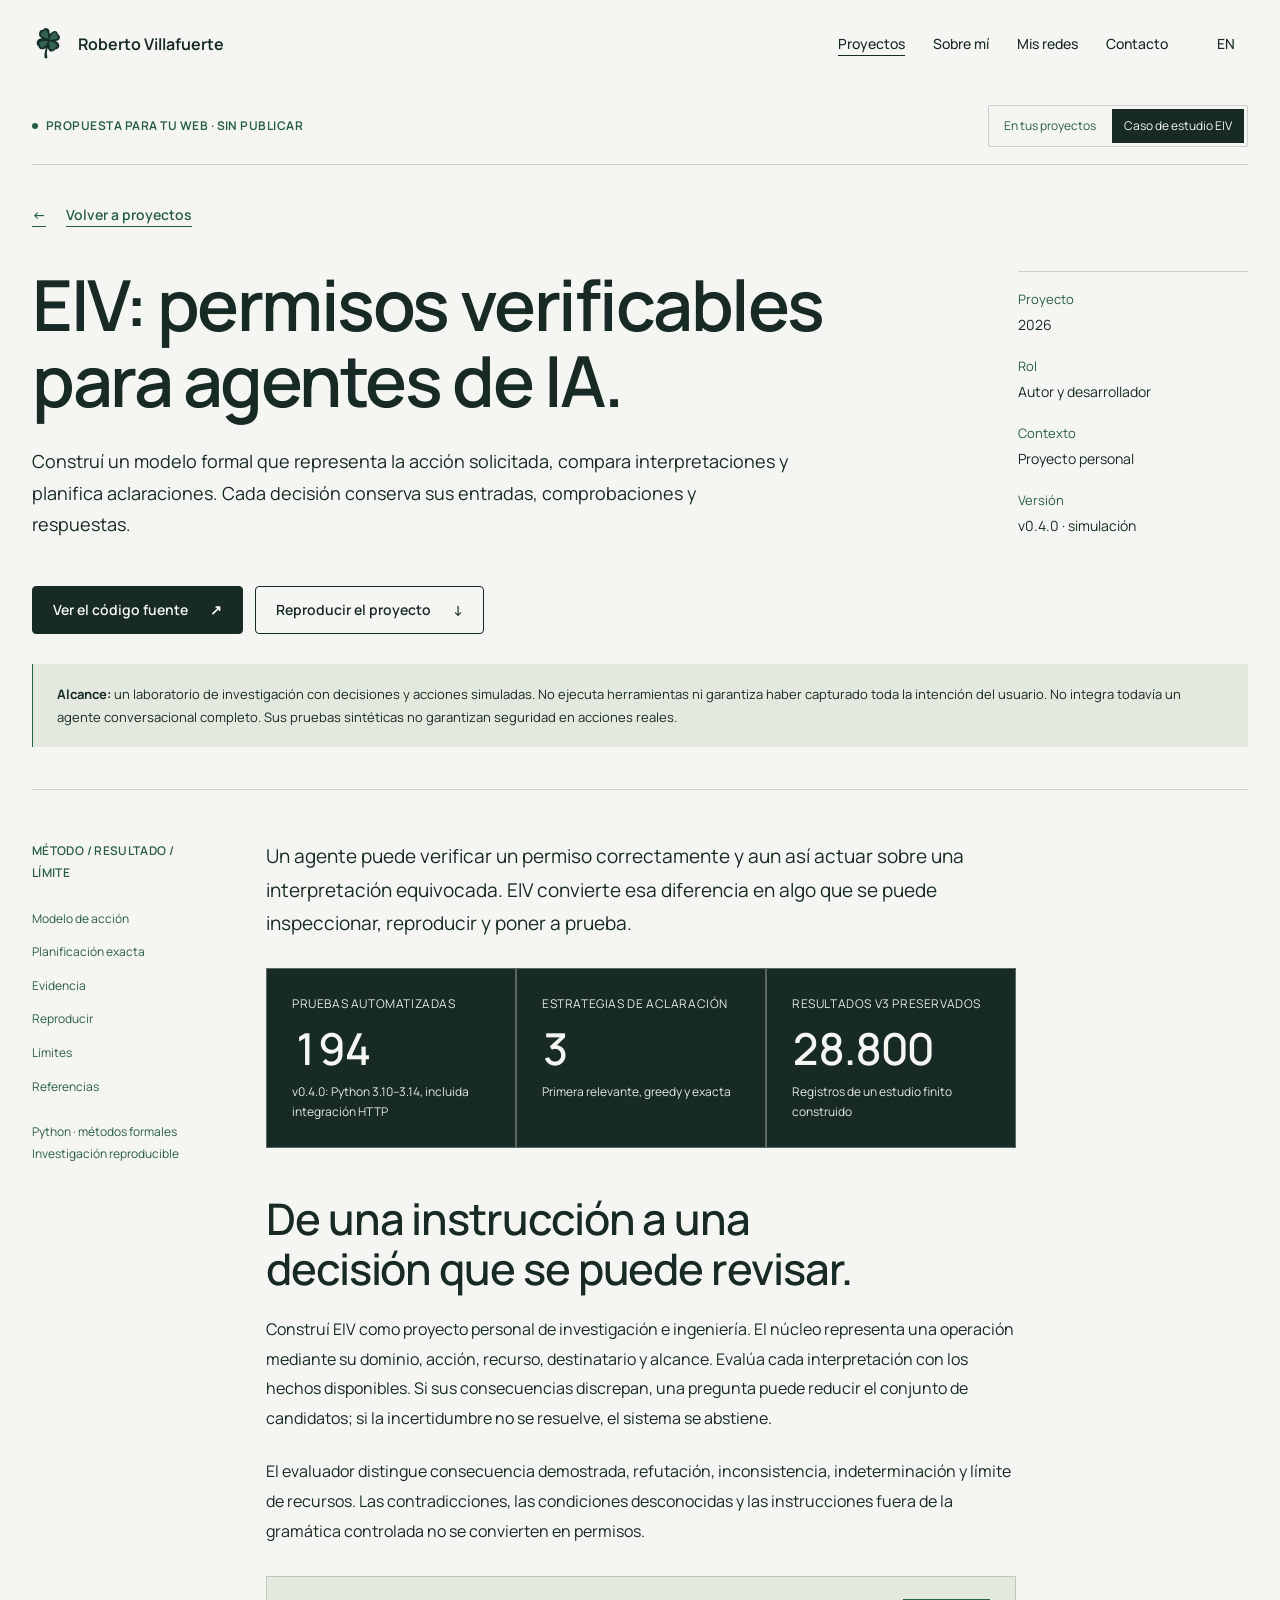
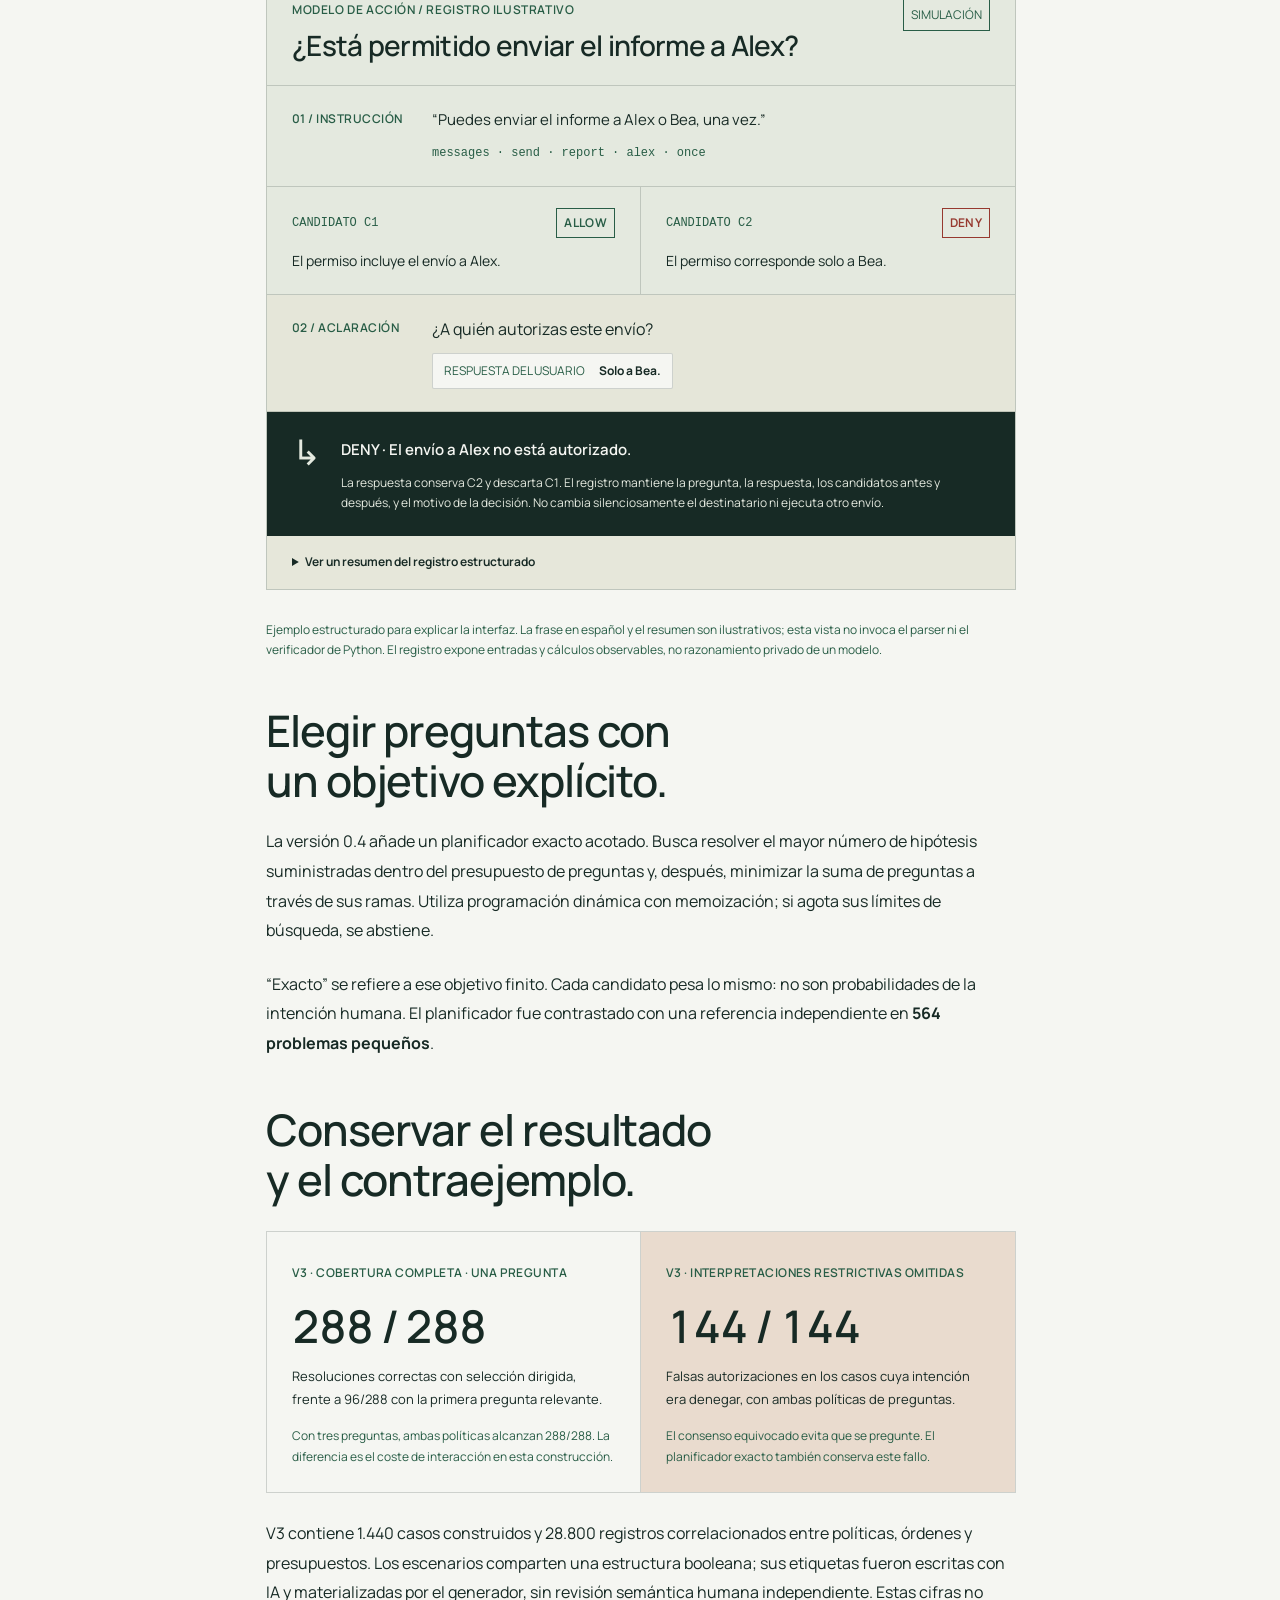
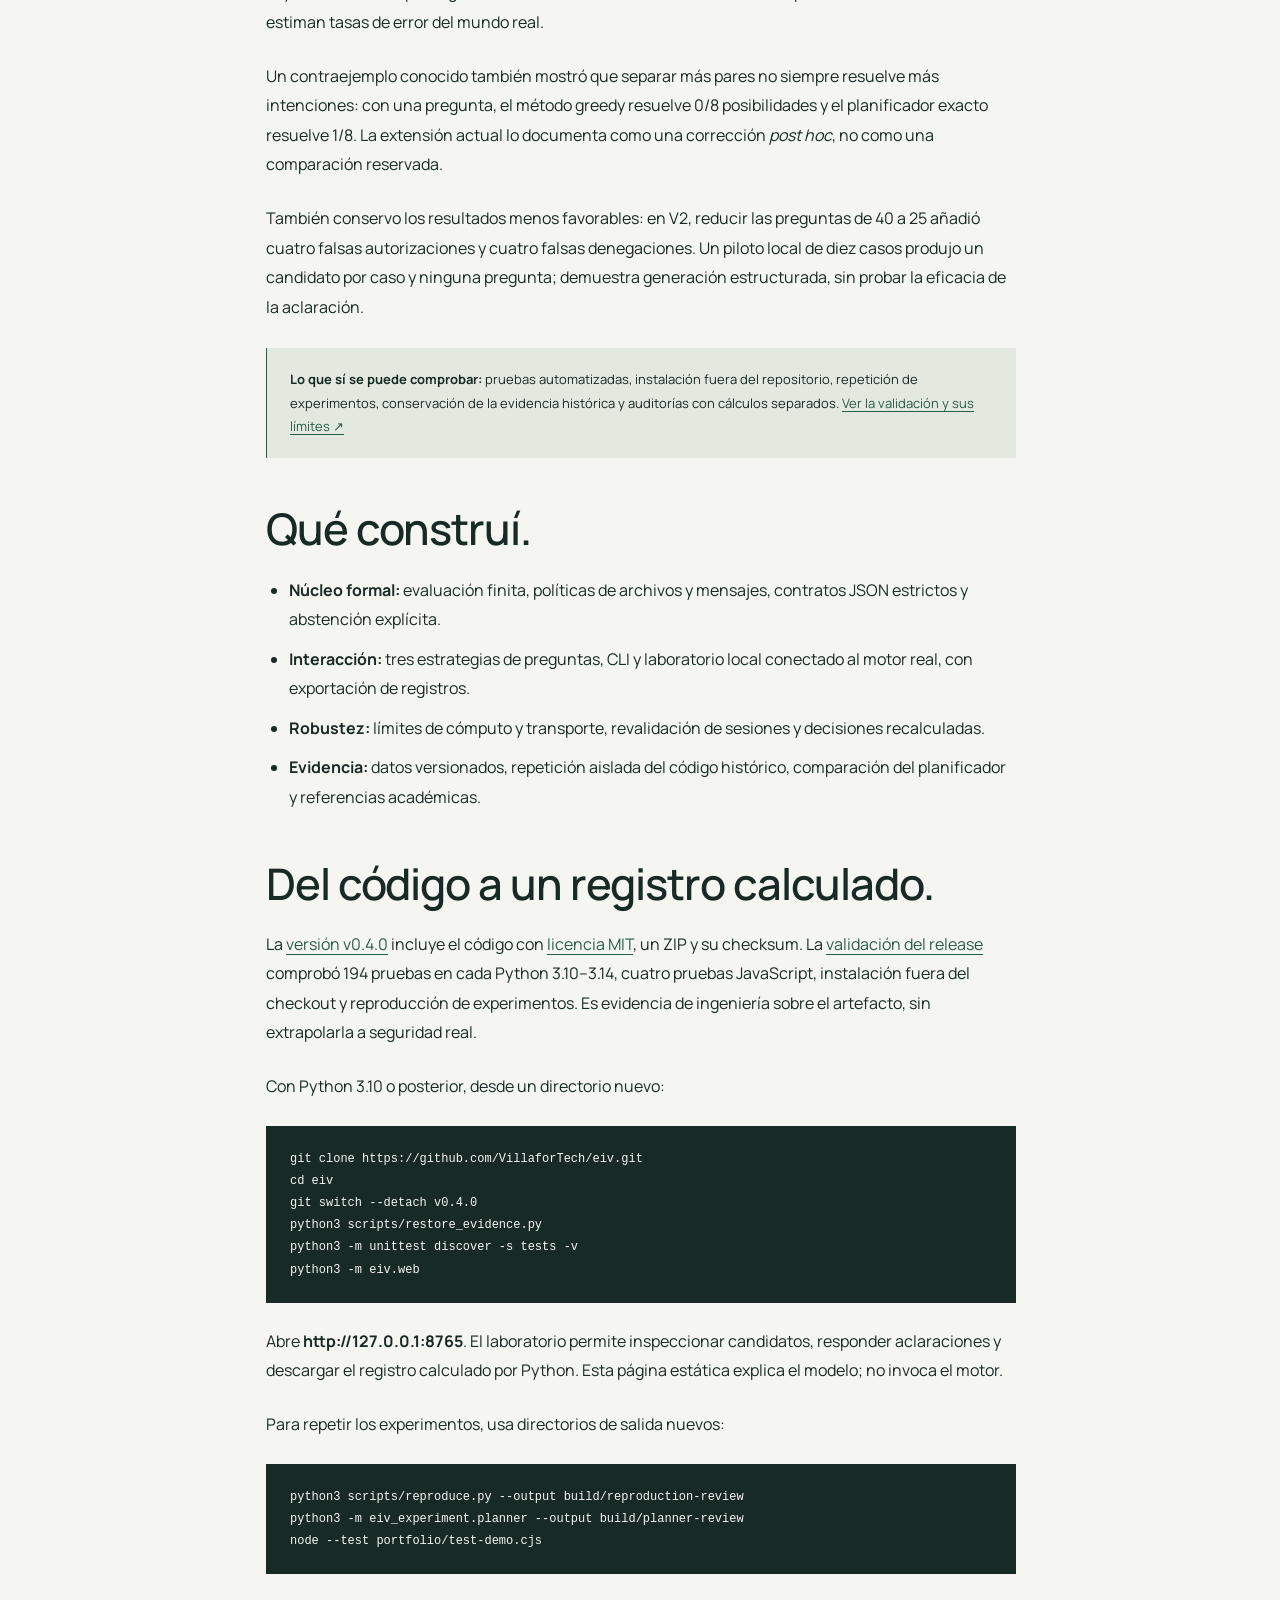
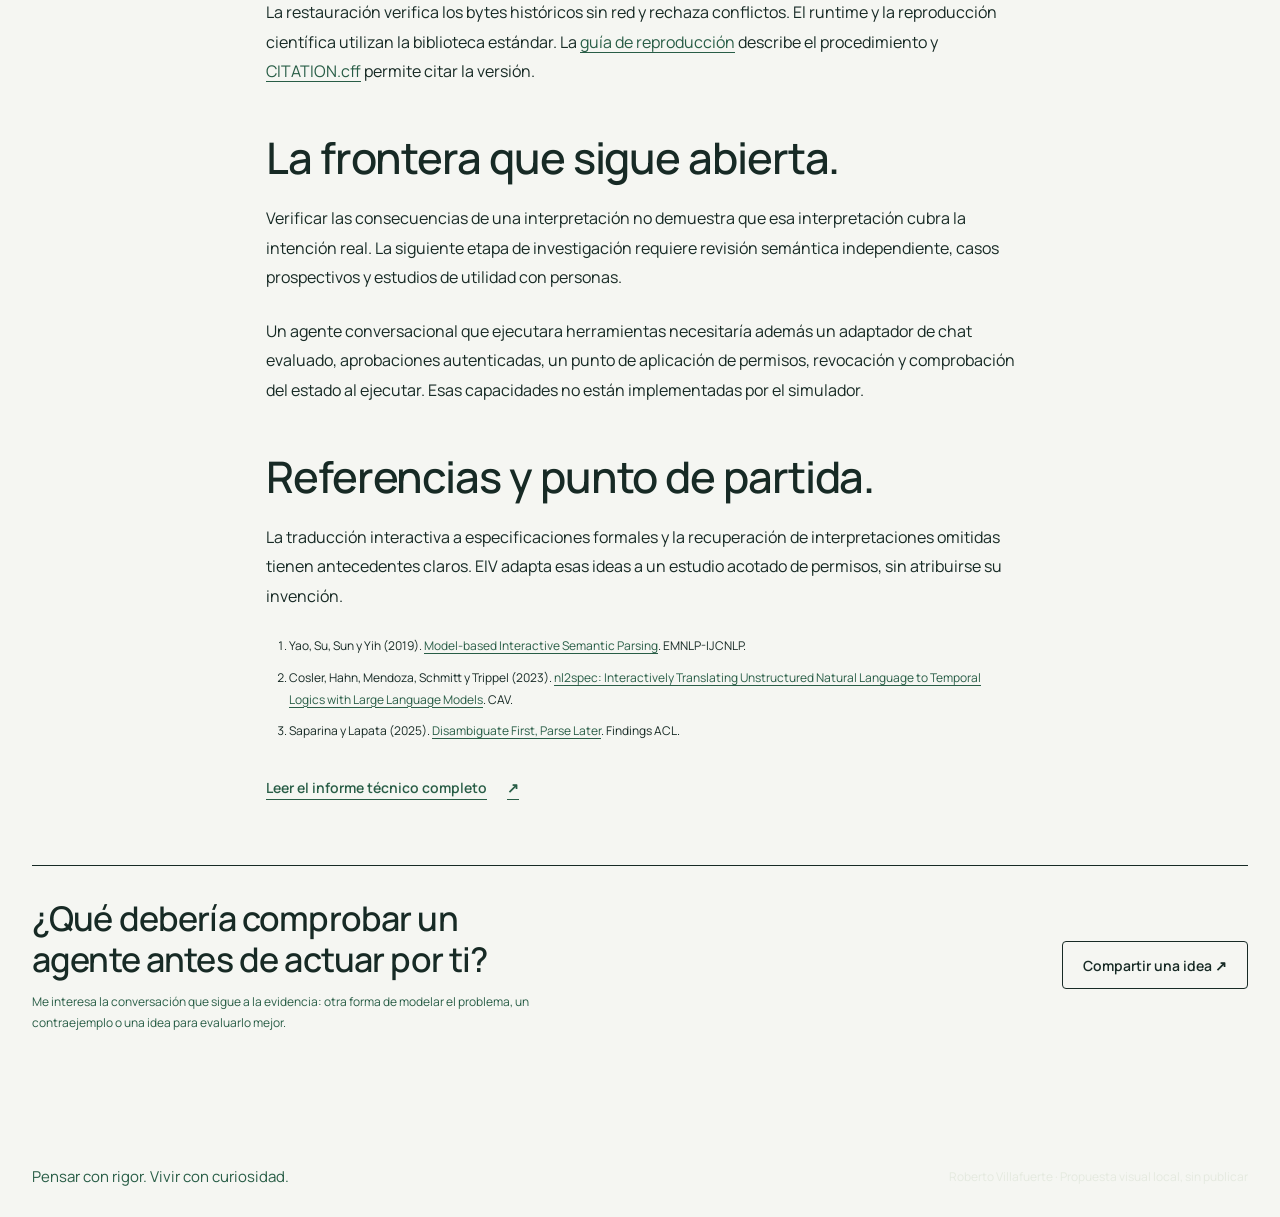
==== commit bcb0b6c5: "Complete verified GitHub setup and reviewable EIV presentation" ====
--- a/portfolio/villafortech-preview.html
+++ b/portfolio/villafortech-preview.html
@@ -1,28 +1,32 @@
 <!doctype html>
 <html lang="es">
 <head>
-<meta charset="utf-8"><meta name="viewport" content="width=device-width,initial-scale=1"><meta name="robots" content="noindex,nofollow"><meta name="theme-color" content="#f3eee3">
+<meta charset="utf-8"><meta name="viewport" content="width=device-width,initial-scale=1"><meta name="robots" content="noindex,nofollow"><meta name="description" content="Borrador del caso EIV: modelo formal de permisos simulados, aclaraciones y decisiones trazables. Proyecto personal de Roberto Villafuerte."><meta name="theme-color" content="#f5f6f2">
 <title>EIV · Vista previa para Roberto Villafuerte</title>
 <style>
 @font-face{font-family:Manrope;src:url('villafortech-assets/fonts/manrope/Manrope%5Bwght%5D.ttf') format('truetype');font-weight:200 800;font-display:swap}@font-face{font-family:'Instrument Serif';src:url('villafortech-assets/fonts/instrumentserif/InstrumentSerif-Regular.ttf') format('truetype');font-weight:400;font-display:swap}@font-face{font-family:'Instrument Serif';src:url('villafortech-assets/fonts/instrumentserif/InstrumentSerif-Italic.ttf') format('truetype');font-weight:400;font-style:italic;font-display:swap}
 :root{--paper:#f3eee3;--forest:#162f2b;--leaf:#34644f;--sage:#d9ddcc;--clay:#a44438;--line:color-mix(in srgb,var(--forest) 23%,transparent);--line-inverse:color-mix(in srgb,var(--paper) 30%,transparent);--font-sans:Manrope,Arial,sans-serif;--font-display:'Instrument Serif',Georgia,serif;--font-mono:'SFMono-Regular',Consolas,monospace}
-*{box-sizing:border-box}html{scroll-behavior:smooth;scroll-padding-top:125px;background:var(--paper)}body{margin:0;color:var(--forest);background:var(--paper);font:400 16px/1.7 var(--font-sans);-webkit-font-smoothing:antialiased}h1,h2,h3,p,ol,ul,dl,dd,figure{margin:0}h1,h2,h3{line-height:1.12;text-wrap:balance}p,li,a,dd{overflow-wrap:anywhere}a{color:inherit;text-underline-offset:.25em}img,svg{display:block;max-width:100%}button,select{font:inherit}button,summary{cursor:pointer}button{color:inherit}:focus-visible{outline:3px solid var(--clay);outline-offset:5px}.shell{width:min(calc(100% - 64px),1200px);margin-inline:auto}.eyebrow{margin-bottom:22px;color:var(--leaf);font-size:13px;font-weight:600;letter-spacing:.055em;line-height:1.6;text-transform:uppercase}.site-nav{position:sticky;top:0;z-index:50;border-bottom:1px solid var(--line);background:var(--paper)}.site-nav__inner{display:flex;min-height:102px;align-items:center;justify-content:space-between;gap:24px}.site-mark{display:block;flex:0 0 auto}.site-mark picture{display:block;width:355px}.site-mark img{width:100%;height:auto;aspect-ratio:1340/240}.site-nav__desktop{display:flex;align-items:center;gap:28px}.nav-link{display:inline-flex;min-height:44px;align-items:center;font-size:14px;font-weight:600;text-decoration:none}.nav-link:hover,.nav-link[aria-current=page]{text-decoration:underline;text-decoration-color:var(--clay);text-underline-offset:8px}.nav-link--language{min-width:44px;justify-content:center;border-left:1px solid var(--line);padding-left:20px}.site-nav__mobile{display:none}.button{display:inline-flex;min-height:48px;align-items:center;justify-content:center;gap:22px;padding:12px 20px;border:1px solid var(--forest);border-radius:2px;font-size:14px;font-weight:600;line-height:1.5;text-decoration:none;background:transparent}.button--primary{color:var(--paper);background:var(--forest)}.button--primary:hover{background:var(--leaf);border-color:var(--leaf)}.button--secondary:hover{background:var(--sage)}.plain-link,.back-link{display:inline-flex;min-height:44px;gap:20px;align-items:center;font-size:14px;font-weight:600;text-decoration:none}.plain-link:hover,.back-link:hover{text-decoration:underline}.back-link{color:var(--leaf);margin-bottom:30px}.draft-bar{display:flex;align-items:center;justify-content:space-between;gap:18px;padding-block:17px;border-bottom:1px solid var(--line);font-size:11px;color:var(--leaf)}.draft-label{font-weight:650;letter-spacing:.04em;text-transform:uppercase}.draft-label span{display:inline-block;width:6px;height:6px;border-radius:50%;background:var(--clay);margin-right:8px;vertical-align:1px}.view-switch{display:flex;gap:4px;border:1px solid var(--line);padding:3px;border-radius:2px}.view-switch button{border:0;background:transparent;font-size:11px;padding:7px 12px;min-height:34px}.view-switch button[aria-pressed=true]{background:var(--forest);color:var(--paper)}.case-article{padding-block:28px 80px}.case-header{display:grid;grid-template-columns:minmax(0,1fr) 230px;gap:30px 75px;padding-bottom:42px;border-bottom:1px solid var(--line)}.case-header h1{max-width:870px;font:400 clamp(49px,5.8vw,86px)/1.04 var(--font-display);letter-spacing:-.02em}.case-header__summary{max-width:760px;margin-top:28px;font-size:18px;line-height:1.75}.case-meta{border-top:1px solid var(--line);padding-top:16px;font-size:14px;margin-top:4px}.case-meta>div{margin-bottom:18px}.case-meta dt{color:var(--leaf);font-size:13px}.case-meta dd{margin-top:3px}.case-header__actions{display:flex;flex-wrap:wrap;gap:12px;grid-column:1/-1}.case-disclosure{grid-column:1/-1;padding:19px 24px;background:var(--sage);border-left:3px solid var(--leaf);font-size:13px;line-height:1.75}.article-grid{display:grid;grid-template-columns:170px minmax(0,1fr);gap:64px;padding-top:50px}.article-rail{color:var(--leaf);font-size:12px;line-height:1.8}.article-rail>p{margin-bottom:24px;font-weight:600;letter-spacing:.03em}.article-rail>div{display:grid;gap:12px;margin-bottom:24px}.article-rail a{text-decoration:none}.article-rail a:hover{text-decoration:underline}.prose{min-width:0;max-width:950px;font-size:16px;line-height:1.85}.prose>p{margin-bottom:24px}.prose h2{margin:46px 0 21px;font:400 clamp(33px,3.4vw,47px)/1.15 var(--font-display);letter-spacing:-.01em}.prose h3{margin:26px 0 13px;font-size:17px;line-height:1.4}.prose a{color:var(--leaf)}.article-deck{font-size:19px;line-height:1.75;margin-bottom:30px}.evidence-ledger{display:grid;grid-template-columns:repeat(3,minmax(0,1fr));margin-block:28px;color:var(--paper);background:var(--forest)}.evidence-ledger>div{display:flex;flex-direction:column;gap:10px;padding:25px;border:1px solid var(--line-inverse)}.evidence-ledger span,.evidence-ledger small{color:var(--sage);font-size:11px;line-height:1.65}.evidence-ledger span{letter-spacing:.05em;text-transform:uppercase}.evidence-ledger strong{font:400 44px/1.1 var(--font-display)}.evidence-ledger small{font-size:12px}.action-model{margin-block:30px;border:1px solid var(--line);background:var(--sage)}.action-model__header{padding:22px 25px;border-bottom:1px solid var(--line);display:flex;justify-content:space-between;gap:20px;align-items:start}.action-model__header span{display:block;color:var(--leaf);font-size:10px;font-weight:600;letter-spacing:.05em;text-transform:uppercase}.action-model__header strong{display:block;font:400 28px/1.2 var(--font-display);margin-top:8px}.simulation-label{font-size:10px;color:var(--leaf);border:1px solid var(--leaf);padding:4px 7px;white-space:nowrap}.instruction{padding:22px 25px;border-bottom:1px solid var(--line);display:grid;grid-template-columns:125px 1fr;gap:15px;align-items:start}.step-label{font-size:10px;letter-spacing:.04em;color:var(--leaf);font-weight:600}.instruction p{font-size:15px;line-height:1.6}.request{font-family:var(--font-mono);font-size:11px;margin-top:10px;display:block;color:var(--leaf);overflow-wrap:anywhere}.readings{display:grid;grid-template-columns:1fr 1fr}.reading{padding:21px 25px;border-bottom:1px solid var(--line)}.reading:first-child{border-right:1px solid var(--line)}.reading-heading{display:flex;justify-content:space-between;gap:15px;align-items:center}.reading-heading span:first-child{font-size:10px;color:var(--leaf);font-family:var(--font-mono)}.verdict{font-size:10px;letter-spacing:.03em;font-weight:650;padding:3px 7px;border:1px solid var(--leaf);color:var(--leaf)}.verdict--deny{border-color:var(--clay);color:var(--clay)}.reading p{font-size:14px;margin-top:12px;line-height:1.6}.clarification{display:grid;grid-template-columns:125px 1fr;gap:15px;padding:22px 25px;border-bottom:1px solid var(--line);background:#e5e6d9}.clarification p{font-size:16px;line-height:1.5}.user-answer{display:inline-flex;gap:14px;align-items:center;font-size:12px;margin-top:12px;padding:6px 11px;background:var(--paper);border:1px solid var(--line);border-radius:2px}.user-answer span{font-size:10px;color:var(--leaf)}.outcome{display:flex;gap:20px;align-items:flex-start;padding:23px 25px;background:var(--forest);color:var(--paper)}.outcome__symbol{font-family:var(--font-display);font-size:35px;color:var(--sage);line-height:1}.outcome strong{font-size:15px;font-weight:600}.outcome p{font-size:12px;color:var(--sage);line-height:1.7;margin-top:8px}.trace-disclosure{padding:15px 25px;font-size:11px;background:#e6e7da}.trace-disclosure summary{font-weight:650}.trace-disclosure pre{padding:16px;background:var(--paper);font-family:var(--font-mono);font-size:11px;overflow:auto;line-height:1.7}.model-caption{font-size:11px;color:var(--leaf);margin-top:12px;line-height:1.7}.results{display:grid;grid-template-columns:1fr 1fr;border:1px solid var(--line);margin-block:26px}.results>div{padding:25px}.results>div:first-child{border-right:1px solid var(--line)}.results>div:last-child{background:#e9dbce}.results span{font-size:10px;letter-spacing:.035em;text-transform:uppercase;color:var(--leaf);font-weight:600}.results strong{display:block;font:400 45px/1.15 var(--font-display);margin:15px 0 12px}.results p{font-size:13px;line-height:1.75}.results small{font-size:11px;color:var(--leaf);line-height:1.7;display:block;margin-top:16px}.evidence-note{padding:20px 23px;margin-block:26px;border-left:3px solid var(--leaf);background:var(--sage);font-size:13px;line-height:1.8}.prose ul,.prose ol{padding-left:23px;margin-bottom:24px}.prose li+li{margin-top:10px}.references{font-size:12px;line-height:1.8}.case-next{display:flex;align-items:center;justify-content:space-between;gap:30px;margin-top:55px;padding-top:32px;border-top:1px solid var(--forest)}.case-next h2{font:400 34px/1.2 var(--font-display);max-width:510px}.case-next p{font-size:12px;color:var(--leaf);margin-top:13px;max-width:560px}.site-footer{padding-block:27px;color:var(--paper);background:var(--forest);border-top:1px solid var(--line-inverse)}.site-footer .shell{display:flex;justify-content:space-between;align-items:center;gap:20px}.footer-note{font:italic 400 22px/1.3 var(--font-display);color:var(--sage)}.site-footer small{font-size:11px;color:var(--sage)}.page-hero{padding-block:55px 44px}.page-hero__grid{display:grid;grid-template-columns:1.3fr .7fr;align-items:end;gap:70px}.page-hero h1{font:400 clamp(48px,5.4vw,78px)/1.04 var(--font-display);letter-spacing:-.02em}.page-hero__deck{max-width:390px;color:var(--leaf);font-size:15px;line-height:1.8}.work-list{border-top:1px solid var(--forest);padding-bottom:80px}.work-record{display:grid;grid-template-columns:60px minmax(0,1fr) 150px 90px 24px;gap:32px;padding:35px 0;border-bottom:1px solid var(--line);text-decoration:none;align-items:start}.work-record:hover{background:var(--sage)}.work-record__number{color:var(--leaf);font:400 40px/1 var(--font-display)}.work-record__copy>p:first-child{color:var(--leaf);font-size:13px}.work-record h2{margin:12px 0 16px;font:400 clamp(32px,3.3vw,48px)/1.08 var(--font-display)}.work-record__copy>p:not(:first-child){max-width:650px;font-size:14px;line-height:1.8}.work-record ul{display:flex;gap:10px 20px;flex-wrap:wrap;padding:0;list-style:none;margin-top:20px;color:var(--leaf);font-size:12px}.evidence-state,.work-record__period{font-size:12px;color:var(--leaf)}.evidence-state--draft{color:var(--clay)}.work-record__arrow{font-size:25px}.list-note{font-size:12px;color:var(--leaf);margin-bottom:25px;line-height:1.8}.skip-link{position:absolute;left:16px;top:-70px;padding:10px 15px;background:var(--forest);color:var(--paper);z-index:100}.skip-link:focus{top:10px}[hidden]{display:none!important}
+*{box-sizing:border-box}html{scroll-behavior:smooth;scroll-padding-top:125px;background:var(--paper)}body{margin:0;color:var(--forest);background:var(--paper);font:400 16px/1.7 var(--font-sans);-webkit-font-smoothing:antialiased}h1,h2,h3,p,ol,ul,dl,dd,figure{margin:0}h1,h2,h3{line-height:1.12;text-wrap:balance}p,li,a,dd{overflow-wrap:anywhere}a{color:inherit;text-underline-offset:.25em}img,svg{display:block;max-width:100%}button,select{font:inherit}button,summary{cursor:pointer}button{color:inherit}:focus-visible{outline:3px solid var(--clay);outline-offset:5px}.shell{width:min(calc(100% - 64px),1200px);margin-inline:auto}.eyebrow{margin-bottom:22px;color:var(--leaf);font-size:13px;font-weight:600;letter-spacing:.055em;line-height:1.6;text-transform:uppercase}.site-nav{position:sticky;top:0;z-index:50;border-bottom:1px solid var(--line);background:var(--paper)}.site-nav__inner{display:flex;min-height:102px;align-items:center;justify-content:space-between;gap:24px}.site-mark{display:block;flex:0 0 auto}.site-mark picture{display:block;width:355px}.site-mark img{width:100%;height:auto;aspect-ratio:1340/240}.site-nav__desktop{display:flex;align-items:center;gap:28px}.nav-link{display:inline-flex;min-height:44px;align-items:center;font-size:14px;font-weight:600;text-decoration:none}.nav-link:hover,.nav-link[aria-current=page]{text-decoration:underline;text-decoration-color:var(--clay);text-underline-offset:8px}.nav-link--language{min-width:44px;justify-content:center;border-left:1px solid var(--line);padding-left:20px}.site-nav__mobile{display:none}.button{display:inline-flex;min-height:48px;align-items:center;justify-content:center;gap:22px;padding:12px 20px;border:1px solid var(--forest);border-radius:2px;font-size:14px;font-weight:600;line-height:1.5;text-decoration:none;background:transparent}.button--primary{color:var(--paper);background:var(--forest)}.button--primary:hover{background:var(--leaf);border-color:var(--leaf)}.button--secondary:hover{background:var(--sage)}.plain-link,.back-link{display:inline-flex;min-height:44px;gap:20px;align-items:center;font-size:14px;font-weight:600;text-decoration:none}.plain-link:hover,.back-link:hover{text-decoration:underline}.back-link{color:var(--leaf);margin-bottom:30px}.draft-bar{display:flex;align-items:center;justify-content:space-between;gap:18px;padding-block:17px;border-bottom:1px solid var(--line);font-size:12px;color:var(--leaf)}.draft-label{font-weight:650;letter-spacing:.04em;text-transform:uppercase}.draft-label span{display:inline-block;width:6px;height:6px;border-radius:50%;background:var(--clay);margin-right:8px;vertical-align:1px}.view-switch{display:flex;gap:4px;border:1px solid var(--line);padding:3px;border-radius:2px}.view-switch button{border:0;background:transparent;font-size:12px;padding:7px 12px;min-height:34px}.view-switch button[aria-pressed=true]{background:var(--forest);color:var(--paper)}.case-article{padding-block:28px 80px}.case-header{display:grid;grid-template-columns:minmax(0,1fr) 230px;gap:30px 75px;padding-bottom:42px;border-bottom:1px solid var(--line)}.case-header h1{max-width:870px;font:400 clamp(49px,5.8vw,86px)/1.04 var(--font-display);letter-spacing:-.02em}.case-header__summary{max-width:760px;margin-top:28px;font-size:18px;line-height:1.75}.case-meta{border-top:1px solid var(--line);padding-top:16px;font-size:14px;margin-top:4px}.case-meta>div{margin-bottom:18px}.case-meta dt{color:var(--leaf);font-size:13px}.case-meta dd{margin-top:3px}.case-header__actions{display:flex;flex-wrap:wrap;gap:12px;grid-column:1/-1}.case-disclosure{grid-column:1/-1;padding:19px 24px;background:var(--sage);border-left:1px solid var(--leaf);font-size:13px;line-height:1.75}.article-grid{display:grid;grid-template-columns:170px minmax(0,1fr);gap:64px;padding-top:50px}.article-rail{color:var(--leaf);font-size:12px;line-height:1.8}.article-rail>p{margin-bottom:24px;font-weight:600;letter-spacing:.03em}.article-rail>div{display:grid;gap:12px;margin-bottom:24px}.article-rail a{text-decoration:none}.article-rail a:hover{text-decoration:underline}.prose{min-width:0;max-width:950px;font-size:16px;line-height:1.85}.prose>p{margin-bottom:24px}.prose h2{margin:46px 0 21px;font:400 clamp(33px,3.4vw,47px)/1.15 var(--font-display);letter-spacing:-.01em}.prose h3{margin:26px 0 13px;font-size:17px;line-height:1.4}.prose a{color:var(--leaf)}.article-deck{font-size:19px;line-height:1.75;margin-bottom:30px}.evidence-ledger{display:grid;grid-template-columns:repeat(3,minmax(0,1fr));margin-block:28px;color:var(--paper);background:var(--forest)}.evidence-ledger>div{display:flex;flex-direction:column;gap:10px;padding:25px;border:1px solid var(--line-inverse)}.evidence-ledger span,.evidence-ledger small{color:var(--sage);font-size:12px;line-height:1.65}.evidence-ledger span{letter-spacing:.05em;text-transform:uppercase}.evidence-ledger strong{font:400 44px/1.1 var(--font-display)}.evidence-ledger small{font-size:12px}.action-model{margin-block:30px;border:1px solid var(--line);background:var(--sage)}.action-model__header{padding:22px 25px;border-bottom:1px solid var(--line);display:flex;justify-content:space-between;gap:20px;align-items:start}.action-model__header span{display:block;color:var(--leaf);font-size:12px;font-weight:600;letter-spacing:.05em;text-transform:uppercase}.action-model__header strong{display:block;font:400 28px/1.2 var(--font-display);margin-top:8px}.simulation-label{font-size:12px;color:var(--leaf);border:1px solid var(--leaf);padding:4px 7px;white-space:nowrap}.instruction{padding:22px 25px;border-bottom:1px solid var(--line);display:grid;grid-template-columns:125px 1fr;gap:15px;align-items:start}.step-label{font-size:12px;letter-spacing:.04em;color:var(--leaf);font-weight:600}.instruction p{font-size:15px;line-height:1.6}.request{font-family:var(--font-mono);font-size:12px;margin-top:10px;display:block;color:var(--leaf);overflow-wrap:anywhere}.readings{display:grid;grid-template-columns:1fr 1fr}.reading{padding:21px 25px;border-bottom:1px solid var(--line)}.reading:first-child{border-right:1px solid var(--line)}.reading-heading{display:flex;justify-content:space-between;gap:15px;align-items:center}.reading-heading span:first-child{font-size:12px;color:var(--leaf);font-family:var(--font-mono)}.verdict{font-size:12px;letter-spacing:.03em;font-weight:650;padding:3px 7px;border:1px solid var(--leaf);color:var(--leaf)}.verdict--deny{border-color:#96392f;color:#96392f}.reading p{font-size:14px;margin-top:12px;line-height:1.6}.clarification{display:grid;grid-template-columns:125px 1fr;gap:15px;padding:22px 25px;border-bottom:1px solid var(--line);background:#e5e6d9}.clarification p{font-size:16px;line-height:1.5}.user-answer{display:inline-flex;gap:14px;align-items:center;font-size:12px;margin-top:12px;padding:6px 11px;background:var(--paper);border:1px solid var(--line);border-radius:2px}.user-answer span{font-size:12px;color:var(--leaf)}.outcome{display:flex;gap:20px;align-items:flex-start;padding:23px 25px;background:var(--forest);color:var(--paper)}.outcome__symbol{font-family:var(--font-display);font-size:35px;color:var(--sage);line-height:1}.outcome strong{font-size:15px;font-weight:600}.outcome p{font-size:12px;color:var(--sage);line-height:1.7;margin-top:8px}.trace-disclosure{padding:15px 25px;font-size:12px;background:#e6e7da}.trace-disclosure summary{font-weight:650}.trace-disclosure pre{padding:16px;background:var(--paper);font-family:var(--font-mono);font-size:12px;overflow:auto;line-height:1.7}.model-caption{font-size:12px;color:var(--leaf);margin-top:12px;line-height:1.7}.results{display:grid;grid-template-columns:1fr 1fr;border:1px solid var(--line);margin-block:26px}.results>div{padding:25px}.results>div:first-child{border-right:1px solid var(--line)}.results>div:last-child{background:#e9dbce}.results span{font-size:12px;letter-spacing:.035em;text-transform:uppercase;color:var(--leaf);font-weight:600}.results strong{display:block;font:400 45px/1.15 var(--font-display);margin:15px 0 12px}.results p{font-size:13px;line-height:1.75}.results small{font-size:12px;color:var(--leaf);line-height:1.7;display:block;margin-top:16px}.evidence-note{padding:20px 23px;margin-block:26px;border-left:1px solid var(--leaf);background:var(--sage);font-size:13px;line-height:1.8}.prose ul,.prose ol{padding-left:23px;margin-bottom:24px}.prose li+li{margin-top:10px}.references{font-size:12px;line-height:1.8}.case-next{display:flex;align-items:center;justify-content:space-between;gap:30px;margin-top:55px;padding-top:32px;border-top:1px solid var(--forest)}.case-next h2{font:400 34px/1.2 var(--font-display);max-width:510px}.case-next p{font-size:12px;color:var(--leaf);margin-top:13px;max-width:560px}.site-footer{padding-block:27px;color:var(--paper);background:var(--forest);border-top:1px solid var(--line-inverse)}.site-footer .shell{display:flex;justify-content:space-between;align-items:center;gap:20px}.footer-note{font:italic 400 22px/1.3 var(--font-display);color:var(--sage)}.site-footer small{font-size:12px;color:var(--sage)}.page-hero{padding-block:55px 44px}.page-hero__grid{display:grid;grid-template-columns:1.3fr .7fr;align-items:end;gap:70px}.page-hero h1{font:400 clamp(48px,5.4vw,78px)/1.04 var(--font-display);letter-spacing:-.02em}.page-hero__deck{max-width:390px;color:var(--leaf);font-size:15px;line-height:1.8}.work-list{border-top:1px solid var(--forest);padding-bottom:80px}.work-record{display:grid;grid-template-columns:60px minmax(0,1fr) 150px 90px 24px;gap:32px;padding:35px 0;border-bottom:1px solid var(--line);text-decoration:none;align-items:start}.work-record:hover{background:var(--sage)}.work-record__number{color:var(--leaf);font:400 40px/1 var(--font-display)}.work-record__copy>p:first-child{color:var(--leaf);font-size:13px}.work-record h2{margin:12px 0 16px;font:400 clamp(32px,3.3vw,48px)/1.08 var(--font-display)}.work-record__copy>p:not(:first-child){max-width:650px;font-size:14px;line-height:1.8}.work-record ul{display:flex;gap:10px 20px;flex-wrap:wrap;padding:0;list-style:none;margin-top:20px;color:var(--leaf);font-size:12px}.evidence-state,.work-record__period{font-size:12px;color:var(--leaf)}.evidence-state--draft{color:var(--clay)}.work-record__arrow{font-size:25px}.list-note{font-size:12px;color:var(--leaf);margin-bottom:25px;line-height:1.8}.skip-link{position:absolute;left:16px;top:-70px;padding:10px 15px;background:var(--forest);color:var(--paper);z-index:100}.skip-link:focus{top:10px}[hidden]{display:none!important}
 @media(max-width:1100px){.case-header{gap:28px 40px;grid-template-columns:minmax(0,1fr) 200px}.article-grid{grid-template-columns:1fr;gap:28px}.article-rail{display:flex;flex-wrap:wrap;gap:15px;border-bottom:1px solid var(--line);padding-bottom:18px}.article-rail>p,.article-rail>div{margin:0}.article-rail>div{display:flex;flex-wrap:wrap;gap:12px}.work-record{grid-template-columns:40px minmax(0,1fr) 135px 24px;gap:24px}.work-record__period{grid-column:3}.work-record__arrow{grid-column:4;grid-row:1}.site-mark picture{width:310px}.site-nav__desktop{gap:20px}}
 @media(max-width:900px){.site-nav__inner{min-height:92px;gap:8px}.site-mark picture{width:220px}.site-mark img{aspect-ratio:auto}.site-nav__desktop{display:none}.site-nav__mobile{display:block;position:relative}.site-nav__mobile summary{display:flex;align-items:center;min-height:48px;font-size:14px;font-weight:600;list-style:none}.site-nav__mobile summary::-webkit-details-marker{display:none}.site-nav__mobile summary::after{content:'+';margin-left:6px;font-size:20px}.site-nav__mobile[open] summary::after{content:'−'}.mobile-links{position:absolute;top:58px;right:0;display:grid;min-width:220px;padding:16px 24px;background:var(--paper);border:1px solid var(--line)}.case-header{grid-template-columns:1fr}.case-meta{display:grid;grid-template-columns:repeat(4,1fr);gap:20px;margin-top:0}.case-meta>div{margin-bottom:0}.case-header h1{max-width:750px}.case-header__summary{max-width:760px}.page-hero__grid{gap:30px}}
-@media(max-width:760px){.shell{width:calc(100% - 48px)}.draft-bar{align-items:flex-start;flex-direction:column;gap:12px}.draft-label{font-size:10px}.view-switch{width:100%}.view-switch button{flex:1;font-size:10px;min-height:37px}.case-header h1{font-size:clamp(43px,9.5vw,64px)}.case-header__summary{font-size:16px;margin-top:24px}.case-meta{grid-template-columns:repeat(2,1fr)}.case-header{gap:25px;padding-bottom:32px}.eyebrow{font-size:11px;margin-bottom:18px}.case-header__actions{gap:10px}.button{font-size:12px;gap:15px;padding:12px 16px}.case-disclosure{padding:18px 20px;font-size:12px}.back-link{margin-bottom:24px;font-size:12px}.article-grid{padding-top:30px}.article-rail{font-size:10px}.article-deck{font-size:17px}.prose{font-size:15px}.prose h2{font-size:34px}.evidence-ledger>div{padding:17px 15px}.evidence-ledger strong{font-size:34px}.evidence-ledger span{font-size:8px}.evidence-ledger small{font-size:10px}.action-model__header{padding:18px 20px}.action-model__header strong{font-size:24px}.simulation-label{font-size:8px}.instruction,.clarification{grid-template-columns:1fr;padding:20px;gap:10px}.reading{padding:18px}.reading p{font-size:12px}.request{font-size:10px}.outcome{padding:20px;gap:15px}.outcome strong{font-size:14px}.outcome p{font-size:11px}.trace-disclosure{padding-inline:20px}.results>div{padding:20px}.results strong{font-size:38px}.results p{font-size:12px}.results small{font-size:10px}.results span{font-size:9px}.case-next{align-items:flex-start;flex-direction:column}.case-next h2{font-size:30px}.site-footer .shell{align-items:flex-start;flex-direction:column;gap:14px}.page-hero{padding-block:38px}.page-hero__grid{grid-template-columns:1fr}.page-hero h1{font-size:clamp(43px,10vw,65px)}.page-hero__deck{font-size:14px;max-width:580px}.work-record{grid-template-columns:32px minmax(0,1fr) 24px;gap:16px;padding-block:28px}.work-record__number{font-size:33px}.work-record__copy{grid-column:2}.work-record__copy>p:not(:first-child){font-size:13px}.work-record h2{font-size:33px}.evidence-state,.work-record__period{grid-column:2}.work-record__arrow{grid-column:3}.work-record ul{font-size:10px;gap:9px 16px}}
-@media(max-width:480px){.shell{width:calc(100% - 32px)}.case-header__actions{flex-direction:column;align-items:stretch}.case-header__actions .button{justify-content:space-between}.case-meta{font-size:12px}.case-meta dt{font-size:11px}.case-header h1{font-size:43px}.action-model__header{flex-direction:column;gap:12px}.action-model__header strong{font-size:26px}.readings{grid-template-columns:1fr}.reading:first-child{border-right:0}.reading{padding:16px 20px}.reading p{font-size:13px}.results{grid-template-columns:1fr}.results>div:first-child{border-right:0;border-bottom:1px solid var(--line)}.results strong{font-size:43px}.results p{font-size:13px}.evidence-ledger{grid-template-columns:1fr}.evidence-ledger>div{display:grid;grid-template-columns:1fr 80px;gap:5px 15px;padding:18px 20px}.evidence-ledger strong{grid-column:2;grid-row:1/3;text-align:right;font-size:32px}.evidence-ledger span{font-size:10px}.evidence-ledger small{font-size:11px}.instruction p{font-size:14px}.trace-disclosure pre{font-size:10px;padding:12px}.article-rail{gap:11px}.work-record{gap:12px}.work-record h2{font-size:30px}}
+@media(max-width:760px){.shell{width:calc(100% - 48px)}.draft-bar{align-items:flex-start;flex-direction:column;gap:12px}.draft-label{font-size:12px}.view-switch{width:100%}.view-switch button{flex:1;font-size:12px;min-height:37px}.case-header h1{font-size:clamp(43px,9.5vw,64px)}.case-header__summary{font-size:16px;margin-top:24px}.case-meta{grid-template-columns:repeat(2,1fr)}.case-header{gap:25px;padding-bottom:32px}.eyebrow{font-size:12px;margin-bottom:18px}.case-header__actions{gap:10px}.button{font-size:12px;gap:15px;padding:12px 16px}.case-disclosure{padding:18px 20px;font-size:12px}.back-link{margin-bottom:24px;font-size:12px}.article-grid{padding-top:30px}.article-rail{font-size:12px}.article-deck{font-size:17px}.prose{font-size:15px}.prose h2{font-size:34px}.evidence-ledger>div{padding:17px 15px}.evidence-ledger strong{font-size:34px}.evidence-ledger span{font-size:12px}.evidence-ledger small{font-size:12px}.action-model__header{padding:18px 20px}.action-model__header strong{font-size:24px}.simulation-label{font-size:12px}.instruction,.clarification{grid-template-columns:1fr;padding:20px;gap:10px}.reading{padding:18px}.reading p{font-size:12px}.request{font-size:12px}.outcome{padding:20px;gap:15px}.outcome strong{font-size:14px}.outcome p{font-size:12px}.trace-disclosure{padding-inline:20px}.results>div{padding:20px}.results strong{font-size:38px}.results p{font-size:12px}.results small{font-size:12px}.results span{font-size:12px}.case-next{align-items:flex-start;flex-direction:column}.case-next h2{font-size:30px}.site-footer .shell{align-items:flex-start;flex-direction:column;gap:14px}.page-hero{padding-block:38px}.page-hero__grid{grid-template-columns:1fr}.page-hero h1{font-size:clamp(43px,10vw,65px)}.page-hero__deck{font-size:14px;max-width:580px}.work-record{grid-template-columns:32px minmax(0,1fr) 24px;gap:16px;padding-block:28px}.work-record__number{font-size:33px}.work-record__copy{grid-column:2}.work-record__copy>p:not(:first-child){font-size:13px}.work-record h2{font-size:33px}.evidence-state,.work-record__period{grid-column:2}.work-record__arrow{grid-column:3}.work-record ul{font-size:12px;gap:9px 16px}}
+@media(max-width:480px){.shell{width:calc(100% - 32px)}.case-header__actions{flex-direction:column;align-items:stretch}.case-header__actions .button{justify-content:space-between}.case-meta{font-size:12px}.case-meta dt{font-size:12px}.case-header h1{font-size:43px}.action-model__header{flex-direction:column;gap:12px}.action-model__header strong{font-size:26px}.readings{grid-template-columns:1fr}.reading:first-child{border-right:0}.reading{padding:16px 20px}.reading p{font-size:13px}.results{grid-template-columns:1fr}.results>div:first-child{border-right:0;border-bottom:1px solid var(--line)}.results strong{font-size:43px}.results p{font-size:13px}.evidence-ledger{grid-template-columns:1fr}.evidence-ledger>div{display:grid;grid-template-columns:1fr 80px;gap:5px 15px;padding:18px 20px}.evidence-ledger strong{grid-column:2;grid-row:1/3;text-align:right;font-size:32px}.evidence-ledger span{font-size:12px}.evidence-ledger small{font-size:12px}.instruction p{font-size:14px}.trace-disclosure pre{font-size:12px;padding:12px}.article-rail{gap:11px}.work-record{gap:12px}.work-record h2{font-size:30px}}
 @media(prefers-reduced-motion:reduce){html{scroll-behavior:auto}*,*::before,*::after{animation:none!important;transition:none!important}}@media print{.site-nav,.draft-bar,.article-rail,.site-footer,.case-header__actions,.back-link{display:none}.shell{width:100%}.case-header{grid-template-columns:1fr}h1{font-size:40px!important}.case-meta{display:flex;gap:30px}.article-grid{display:block}.case-article{padding:0}.prose h2{font-size:28px}.action-model,.evidence-ledger,.results{break-inside:avoid}a{text-decoration:none}}
+.reproduction-commands{margin:24px 0;padding:22px 24px;overflow-x:auto;background:var(--forest);color:var(--paper);font:12px/1.85 var(--font-mono);tab-size:2}.reproduction-commands code{white-space:pre}.prose{max-width:75ch}::selection{color:var(--paper);background:var(--leaf)}.results strong,.evidence-ledger strong{font-variant-numeric:tabular-nums}
+/* Live website overrides read from https://www.villafortech.com/es/projects/ on 2026-11-15. */
+:root{--paper:#f5f6f2;--forest:#172a25;--leaf:#285d46;--sage:#e4e9df;--clay:#285d46;--focus:#397a51;--ink:var(--forest);--muted:var(--leaf);--font-display:var(--font-sans);--max-width:1248px;--line:color-mix(in srgb, var(--forest) 18%, transparent);--ease-out:cubic-bezier(.23, 1, .32, 1);scrollbar-color:#829688 var(--paper)}body{line-height:1.7}h1,h2,h3,h4{font-family:var(--font-sans);letter-spacing:-.03em;font-weight:600}h1{max-width:100%}.eyebrow{display:none}.site-nav{background:var(--paper);border:0;position:relative}.site-nav__inner{gap:32px;min-height:88px}.site-mark{align-items:center;gap:12px;font-size:1rem;font-weight:650;line-height:1.3;text-decoration:none;display:inline-flex}.site-mark>img{object-fit:contain;width:34px;height:34px}.site-nav__desktop{gap:28px}.nav-link{border:0;padding-inline:0;font-size:.875rem;font-weight:500;text-decoration:none}.nav-link--cta{color:inherit;background:0 0}.nav-link[aria-current=page]{text-underline-offset:6px;text-decoration:underline}.nav-link--language{margin-left:8px}.site-nav__mobile summary{border:0;padding:12px;font-size:.875rem}.mobile-links{background:var(--paper);border:0;padding:24px}.renewal-button{background:var(--forest);min-height:52px;color:var(--paper);transition:transform .16s var(--ease-out), background-color .18s ease;border-radius:4px;justify-content:center;align-items:center;gap:20px;padding:14px 22px;font-size:.9375rem;font-weight:550;line-height:1.5;text-decoration:none;display:inline-flex}.renewal-link{text-underline-offset:6px;align-items:center;gap:12px;min-height:44px;font-size:.9375rem;font-weight:550;text-decoration:underline;display:inline-flex}.renewal-link .arrow-icon{width:18px;height:18px;transition:transform .18s var(--ease-out)}.renewal-button:active,.btn:active{transform:scale(.97)}.btn{border-radius:4px}.site-footer{background:var(--paper);color:var(--forest);border-top:0;padding-block:52px 28px}.site-footer__inner{grid-template-columns:1fr 1.1fr;gap:32px 72px;display:grid}.footer-signature{width:auto;color:var(--forest);align-items:center;gap:12px;font-size:1rem;font-weight:600;text-decoration:none;display:inline-flex}.footer-signature>img{width:30px;height:30px}.footer-note{color:var(--leaf);font:400 .9375rem/1.6 var(--font-sans);margin-top:16px}.footer-links{flex-wrap:wrap;align-content:start;gap:8px 24px;padding-top:2px;display:flex}.footer-links a{align-items:center;min-height:36px;font-size:.875rem;display:inline-flex}.footer-copyright{color:var(--leaf);grid-column:1/-1;margin-top:16px;font-size:.8125rem}input,textarea,select{caret-color:var(--leaf)}::selection{color:var(--forest);background:#b8d9bd}[data-reveal]{opacity:1!important;animation:none!important;transform:none!important}@media (hover:hover) and (pointer:fine){.renewal-button:hover{background:var(--leaf);transform:translateY(-2px)}.nav-link:hover{color:var(--leaf);text-underline-offset:6px;background:0 0;text-decoration:underline}.renewal-link:hover .arrow-icon{transform:translate(3px)}}@media (width<=1000px){.site-mark{font-size:.9375rem}.site-nav__desktop{gap:20px}}@media (width<=760px){.site-nav__inner{min-height:76px}.site-nav__desktop{display:none}.site-nav__mobile{display:block}.footer-links{gap:8px 20px}}@media (width<=600px){.shell{width:calc(100% - 40px)}.site-mark>img{width:28px;height:28px}.site-mark{gap:9px}.site-nav__inner{gap:16px}.site-footer__inner{grid-template-columns:1fr;gap:28px}.site-footer{padding-top:28px}.footer-copyright{margin-top:0}.renewal-button{width:100%}}@media (prefers-reduced-motion:reduce){*,:before,:after{scroll-behavior:auto!important;transition:none!important;animation:none!important}}@media (width<=760px){.site-nav__mobile[open] .mobile-links{z-index:60;width:100%;min-height:calc(100svh - 76px);padding:24px 20px 48px;position:fixed;inset:76px 0 0;overflow-y:auto}.mobile-links .nav-link{width:100%;min-height:56px;padding:12px 0;font-size:1.125rem}html:has(.site-nav__mobile[open]){overflow:hidden}}.learning__questions summary:focus-visible .details-indicator:after,.renewal-link:focus-visible .arrow-icon{transition:none}.intro{grid-template-columns:minmax(0,1.35fr) minmax(260px,.8fr);gap:clamp(48px,7vw,112px);min-height:calc(100svh - 88px);padding-block:64px 88px}.intro h1{letter-spacing:-.035em;text-wrap:balance;font-size:clamp(2.75rem,4.4vw,4.25rem);font-weight:600;line-height:1.09}.intro h1>span:nth-child(2){color:var(--forest)}.intro h1 em{font:500 clamp(2.35rem, 3.7vw, 3.6rem)/1.15 var(--font-sans);letter-spacing:-.03em;margin-top:18px}.intro__description{max-width:47ch;color:var(--leaf);margin-top:28px;font-size:1.0625rem;line-height:1.75}.intro__portrait{max-width:370px}.intro__portrait picture{background:0 0}.intro__portrait figcaption{justify-content:flex-start;gap:4px 18px;font-size:.875rem}.intro__portrait figcaption span:first-child{font:500 .875rem/1.6 var(--font-sans)}.intro__portrait figcaption span:last-child{font-size:.8125rem}.button{transition:transform .16s var(--ease-out), background-color .18s ease;border-radius:4px}.button:active{transform:scale(.97)}.plain-link,.text-link,.back-link{text-underline-offset:6px;text-decoration:underline}.selected-work{border:0;padding-block:100px}.chapter-heading{margin-bottom:48px}.chapter-heading h2,.practice h2,.origin h2,.conversation h2,.education-block h2{font-family:var(--font-sans);letter-spacing:-.03em;font-size:clamp(2.4rem,4vw,3.75rem);font-weight:600;line-height:1.12}.project-feature{gap:48px;padding:48px}.project-feature__main{padding:0}.project-feature__notes{border:0;align-self:center;padding:0}.project-feature__meta{justify-content:flex-start;font-size:.875rem}.project-feature__meta>span:first-child,.project-note__meta>span:first-child,.project-feature__notes li>span,.practice__list li>span,.work-record__number{display:none}.project-feature h3{font-family:var(--font-sans);letter-spacing:-.025em;margin-block:24px;font-size:clamp(2rem,3.2vw,3rem);font-weight:550;line-height:1.14}.project-feature__notes li{border:0;grid-template-columns:1fr;padding-block:16px}.project-feature__notes li:first-child{padding-top:0}.project-feature__notes li:last-child{padding-bottom:0}.project-note__meta{border:0;padding:0;font-size:.875rem}.project-note h3{font-family:var(--font-sans);letter-spacing:-.025em;font-size:clamp(1.7rem,2.8vw,2.5rem);font-weight:550;line-height:1.16}.project-note__evidence{font-size:.875rem}.section-end{border:0}.practice{padding-block:96px}.practice__layout{gap:80px}.practice__list li{border:0;grid-template-columns:1fr;padding-block:24px}.practice__list h3{font-size:1.375rem;font-weight:550}.practice__list p{color:var(--leaf);font-size:1rem}.origin{padding-block:100px}.origin__motto{font:400 1.25rem/1.5 var(--font-sans)}.origin__copy>p{line-height:1.75}.conversation{padding-block:88px}.page-hero,.about-opening{padding-block:64px 80px}.page-hero h1,.about-opening h1,.contact-page h1{font-family:var(--font-sans);letter-spacing:-.035em;font-size:clamp(3rem,5.5vw,5rem);font-weight:600;line-height:1.07}.about-opening__grid{grid-template-columns:minmax(0,1.35fr) minmax(260px,.8fr);gap:clamp(48px,7vw,112px)}.about-opening figure{justify-self:end;max-width:370px}.about-opening picture{aspect-ratio:auto;overflow:visible}.about-opening img{object-fit:contain;height:auto}.life-story{border:0;padding-block:80px 96px}.life-story__index li{border:0}.life-story__index strong{font:550 1.6rem/1.2 var(--font-sans)}.life-story__index small{font-size:.875rem}.life-story__copy h2{font:550 clamp(1.75rem, 3vw, 2.5rem)/1.15 var(--font-sans);letter-spacing:-.025em}.education-block{padding-block:88px}.education-ledger article{border:0}.work-index{padding-bottom:80px}.work-list{border:0}.work-record{border:0;grid-template-columns:minmax(0,1fr) 180px 130px 24px;gap:32px;padding-block:40px}.work-record h2{font-family:var(--font-sans);letter-spacing:-.025em;font-size:clamp(1.9rem,3vw,2.75rem);font-weight:550;line-height:1.14}.work-record__copy>p:first-child{font-size:.875rem}.contact-ledger,.contact-line{border:0}.contact-line:first-child{padding-top:0}.contact-line strong{font-family:var(--font-sans);font-weight:500}.links-page{padding-top:56px}.links-heading{text-align:left;margin-bottom:36px}.links-heading h1{font:600 clamp(2.5rem, 8vw, 3.5rem)/1.08 var(--font-sans);letter-spacing:-.03em}.profile-link--priority{border:0}.profile-link{border:0;padding-block:18px}.profile-link--primary{border-radius:4px}.links-motto{font:400 1rem/1.6 var(--font-sans)}@media (hover:hover) and (pointer:fine){.button:hover{transform:translateY(-2px)}}@media (prefers-reduced-motion:no-preference){.intro__portrait{animation:configured-portrait .6s var(--ease-out) both}@keyframes configured-portrait{0%{clip-path:inset(0 0 8%);transform:translateY(8px)}to{clip-path:inset(0);transform:translateY(0)}}}@media (width<=1000px){.work-record{grid-template-columns:minmax(0,1fr) 150px 90px 24px;gap:24px}.practice__layout,.origin__layout,.life-story__grid{gap:48px}.project-feature{gap:36px;padding:36px}}@media (width<=800px){.intro,.about-opening__grid{grid-template-columns:1.1fr .8fr;gap:40px;min-height:auto}.intro h1{font-size:2.75rem}.intro h1 em{font-size:2.25rem}.intro__actions{flex-direction:column;align-items:flex-start}.project-feature{grid-template-columns:1fr}.chapter-heading,.page-hero__grid{grid-template-columns:1fr;gap:24px}.chapter-heading>p{max-width:60ch}.work-record{grid-template-columns:minmax(0,1fr) 24px;gap:20px}.work-record__copy,.evidence-state,.work-record__period{grid-column:1}.work-record__arrow{grid-area:1/2}.life-story__grid{grid-template-columns:1fr}.life-story__index{flex-wrap:wrap;gap:24px 40px;display:flex}.life-story__index li{padding:0}}@media (width<=600px){.intro{grid-template-columns:1fr;gap:40px;padding-block:40px 64px}.intro h1{font-size:clamp(2.25rem,9.7vw,3rem)}.intro h1 em{font-size:clamp(2rem,8.2vw,2.6rem)}.intro__description{font-size:1rem}.intro__actions{align-items:stretch}.intro__portrait{justify-self:center}.intro__portrait figcaption span:last-child{display:none}.selected-work,.practice,.origin,.conversation{padding-block:64px}.project-feature{gap:28px;padding:28px 24px}.project-pair{grid-template-columns:1fr;gap:40px;padding-top:40px}.practice__layout,.origin__layout,.conversation__layout,.education-block__layout,.contact-page__grid{grid-template-columns:1fr;gap:32px}.about-opening{padding-block:40px 64px}.about-opening__grid{grid-template-columns:1fr;gap:36px}.about-opening h1,.page-hero h1,.contact-page h1{font-size:clamp(2.5rem,10vw,3.25rem)}.about-opening figure{justify-self:center;width:100%}.life-story{padding-block:40px 64px}.education-block{padding-block:64px}.page-hero{padding-block:40px}.work-index{padding-bottom:40px}.contact-page{padding-block:40px 64px}.contact-line strong{font-size:clamp(1.2rem,5.2vw,1.6rem)}}
+.shell{width:min(calc(100% - 64px),var(--max-width))}.site-nav__desktop{display:flex}.site-nav__mobile{display:none}.site-mark{flex-shrink:0}.site-mark>img{aspect-ratio:auto}.case-header h1{font:600 clamp(2.5rem,5.5vw,5rem)/1.07 var(--font-sans);letter-spacing:-.035em}.prose h2{font-family:var(--font-sans);font-weight:550;letter-spacing:-.025em}.case-next h2,.action-model__header strong{font-family:var(--font-sans);font-weight:550;letter-spacing:-.025em}.evidence-ledger strong,.results strong{font-family:var(--font-sans);font-weight:550;letter-spacing:-.025em}.site-footer .shell{align-items:center}.site-footer .footer-note{margin-top:0}.case-disclosure,.evidence-note{border-left-width:1px}@media(max-width:760px){.site-nav__desktop{display:none}.site-nav__mobile{display:block}.case-header h1{font-size:clamp(2.5rem,9vw,3.25rem)}}@media(max-width:600px){.shell{width:calc(100% - 40px)}.site-footer .shell{align-items:flex-start}}
 </style>
 </head>
 <body>
 <a class="skip-link" href="#main-content">Saltar al contenido principal</a>
-<nav class="site-nav" aria-label="Navegación principal"><div class="shell site-nav__inner"><a class="site-mark" href="https://www.villafortech.com" aria-label="Roberto Villafuerte, inicio"><picture><source media="(min-width:721px)" srcset="villafortech-assets/brand/signature-horizontal.svg"><img src="villafortech-assets/brand/signature.svg" width="850" height="320" alt="Roberto Villafuerte"></picture></a><div class="site-nav__desktop"><a class="nav-link" href="#proyectos" aria-current="page">Proyectos</a><a class="nav-link" href="https://www.villafortech.com/es/about/">Sobre mí</a><a class="nav-link" href="https://www.villafortech.com/links/">Mis redes</a><a class="nav-link" href="https://www.villafortech.com/es/contact/">Contacto</a><a class="nav-link nav-link--language" href="index.html" lang="en" aria-label="Ver borrador del proyecto en inglés">EN</a></div><details class="site-nav__mobile"><summary>Menú</summary><div class="mobile-links"><a class="nav-link" href="#proyectos">Proyectos</a><a class="nav-link" href="https://www.villafortech.com/es/about/">Sobre mí</a><a class="nav-link" href="https://www.villafortech.com/links/">Mis redes</a><a class="nav-link" href="https://www.villafortech.com/es/contact/">Contacto</a><a class="nav-link" href="index.html">English draft</a></div></details></div></nav>
-<div class="shell draft-bar"><p class="draft-label"><span aria-hidden="true"></span>Propuesta para tu web · sin publicar</p><div class="view-switch" aria-label="Vista del borrador"><button id="show-projects" type="button" aria-pressed="false">En tus proyectos</button><button id="show-case" type="button" aria-pressed="true">Caso de estudio EIV</button></div></div>
+<nav class="site-nav" aria-label="Navegación principal"><div class="shell site-nav__inner"><a class="site-mark" href="https://www.villafortech.com" aria-label="Roberto Villafuerte, inicio"><img src="villafortech-assets/brand/clover.svg" width="34" height="34" alt=""><span>Roberto Villafuerte</span></a><div class="site-nav__desktop"><a class="nav-link" href="#proyectos" aria-current="page">Proyectos</a><a class="nav-link" href="https://www.villafortech.com/es/about/">Sobre mí</a><a class="nav-link" href="https://www.villafortech.com/links/">Mis redes</a><a class="nav-link" href="https://www.villafortech.com/es/contact/">Contacto</a><a class="nav-link nav-link--language" href="index.html" lang="en" aria-label="Ver borrador del proyecto en inglés">EN</a></div><details class="site-nav__mobile"><summary>Menú</summary><div class="mobile-links"><a class="nav-link" href="#proyectos">Proyectos</a><a class="nav-link" href="https://www.villafortech.com/es/about/">Sobre mí</a><a class="nav-link" href="https://www.villafortech.com/links/">Mis redes</a><a class="nav-link" href="https://www.villafortech.com/es/contact/">Contacto</a><a class="nav-link" href="index.html">English draft</a></div></details></div></nav>
+<div class="shell draft-bar"><p class="draft-label"><span aria-hidden="true"></span>Propuesta para tu web · sin publicar</p><div class="view-switch" role="group" aria-label="Vista del borrador"><button id="show-projects" type="button" aria-pressed="false">En tus proyectos</button><button id="show-case" type="button" aria-pressed="true">Caso de estudio EIV</button></div></div>
 <main id="main-content" tabindex="-1">
-<section id="projects-view" hidden aria-labelledby="projects-title"><div class="shell"><header class="page-hero"><div class="page-hero__grid"><div><p class="eyebrow">Proyectos seleccionados / Casos de ingeniería</p><h1 id="projects-title">Sistemas, decisiones y el trabajo que hay detrás.</h1></div><p class="page-hero__deck">Casos sobre sistemas de IA, arquitectura de datos e infraestructura de aprendizaje automático: qué construí, las decisiones detrás de cada sistema y qué cambió.</p></div></header><p class="list-note">Vista de integración propuesta: EIV se incorpora al catálogo con la misma tipografía, firma, estructura y jerarquía de tu página. El resto de tu sitio permanece sin cambios.</p><div class="work-list"><a class="work-record" href="https://www.villafortech.com/es/projects/fairness-aware-candidate-pre-screening/"><span class="work-record__number">01</span><div class="work-record__copy"><p>Sistemas de ML</p><h2>Laboratorio auditable de equidad en ML</h2><p>Un laboratorio que conecta identidad de datos, búsqueda de políticas, gobernanza con incertidumbre y contratos de servicio.</p><ul aria-label="Tecnologías y temas"><li>Sistemas de ML</li><li>Equidad</li><li>Auditabilidad</li></ul></div><span class="evidence-state">Fuente pública</span><span class="work-record__period">2025–2026</span><span class="work-record__arrow" aria-hidden="true">↗</span></a><a class="work-record" href="#caso-eiv"><span class="work-record__number">02</span><div class="work-record__copy"><p>Proyecto personal · investigación e ingeniería</p><h2>EIV: permisos verificables para agentes de IA</h2><p>Un modelo formal de la acción solicitada, planificación de aclaraciones y registros reproducibles que conectan entradas, respuestas y decisiones.</p><ul aria-label="Tecnologías y temas"><li>Seguridad de IA</li><li>Métodos formales</li><li>Trazabilidad</li><li>Python</li></ul></div><span class="evidence-state evidence-state--draft">Nuevo · borrador</span><span class="work-record__period">2026</span><span class="work-record__arrow" aria-hidden="true">↗</span></a></div></div></section>
-<article id="case-view" class="case-article" aria-labelledby="case-title"><div class="shell"><a class="back-link" href="#proyectos"><span aria-hidden="true">←</span> Volver a proyectos</a><header class="case-header"><div><p class="eyebrow">Caso de ingeniería · Seguridad de IA</p><h1 id="case-title">EIV: permisos verificables para agentes de IA.</h1><p class="case-header__summary">Construí un modelo formal que representa la acción solicitada, compara interpretaciones y planifica aclaraciones. Cada decisión conserva sus entradas, comprobaciones y respuestas.</p></div><dl class="case-meta"><div><dt>Proyecto</dt><dd>2026</dd></div><div><dt>Rol</dt><dd>Autor y desarrollador</dd></div><div><dt>Contexto</dt><dd>Proyecto personal</dd></div><div><dt>Versión</dt><dd>0.4 · simulación</dd></div></dl><div class="case-header__actions"><a class="button button--primary" href="#evidencia">Explorar la evidencia <span aria-hidden="true">↗</span></a><a class="button button--secondary" href="#modelo">Ver el modelo de acción <span aria-hidden="true">↓</span></a></div><p class="case-disclosure"><strong>Alcance:</strong> un laboratorio de investigación con decisiones y acciones simuladas. No ejecuta herramientas ni garantiza haber capturado toda la intención del usuario. La integración con un agente conversacional es un siguiente paso.</p></header>
-<div class="article-grid"><aside class="article-rail" aria-label="Contenido del caso"><p>MÉTODO / RESULTADO / LÍMITE</p><div><a href="#modelo">Modelo de acción</a><a href="#planificacion">Planificación exacta</a><a href="#evidencia">Evidencia</a><a href="#limites">Límites</a><a href="#referencias">Referencias</a></div><span>Python · métodos formales<br>Investigación reproducible</span></aside><div class="prose"><p class="article-deck">Un agente puede verificar un permiso correctamente y aun así actuar sobre una interpretación equivocada. EIV convierte esa diferencia en algo que se puede inspeccionar, reproducir y poner a prueba.</p><div class="evidence-ledger" aria-label="Validación de ingeniería"><div><span>Pruebas automatizadas</span><strong>194</strong><small>Python 3.10–3.14, incluida integración HTTP</small></div><div><span>Estrategias de aclaración</span><strong>3</strong><small>Primera relevante, greedy y exacta</small></div><div><span>Resultados V3 preservados</span><strong>28.800</strong><small>Registros de un estudio finito construido</small></div></div>
-<h2 id="modelo">De una instrucción a una decisión que se puede revisar.</h2><p>El núcleo representa una operación mediante su dominio, acción, recurso, destinatario y alcance. Evalúa cada interpretación con los hechos disponibles. Si sus consecuencias discrepan, una pregunta puede reducir el conjunto de candidatos; si la incertidumbre no se resuelve, el sistema se abstiene.</p>
+<section id="projects-view" hidden aria-labelledby="projects-title"><div class="shell"><header class="page-hero"><div class="page-hero__grid"><div><p class="eyebrow">Proyectos seleccionados / Casos de ingeniería</p><h1 id="projects-title">Sistemas, decisiones y el trabajo que hay detrás.</h1></div><p class="page-hero__deck">Casos sobre sistemas de IA, arquitectura de datos e infraestructura de aprendizaje automático: qué construí, las decisiones detrás de cada sistema y qué cambió.</p></div></header><p class="list-note">Vista de integración propuesta: EIV se incorpora al catálogo con la misma tipografía, trébol, estructura y jerarquía de tu página. El resto de tu sitio permanece sin cambios.</p><div class="work-list"><a class="work-record" href="https://www.villafortech.com/es/projects/fairness-aware-candidate-pre-screening/"><span class="work-record__number">01</span><div class="work-record__copy"><p>Sistemas de ML</p><h2>Laboratorio auditable de equidad en ML</h2><p>Un laboratorio que conecta identidad de datos, búsqueda de políticas, gobernanza con incertidumbre y contratos de servicio.</p><ul aria-label="Tecnologías y temas"><li>Sistemas de ML</li><li>Equidad</li><li>Auditabilidad</li></ul></div><span class="evidence-state">Fuente pública</span><span class="work-record__period">2025–2026</span><span class="work-record__arrow" aria-hidden="true">↗</span></a><a class="work-record" href="#caso-eiv"><span class="work-record__number">02</span><div class="work-record__copy"><p>Proyecto personal · investigación e ingeniería</p><h2>EIV: permisos verificables para agentes de IA</h2><p>Un modelo formal de la acción solicitada, planificación de aclaraciones y registros reproducibles que conectan entradas, respuestas y decisiones.</p><ul aria-label="Tecnologías y temas"><li>Seguridad de IA</li><li>Métodos formales</li><li>Trazabilidad</li><li>Python</li></ul></div><span class="evidence-state evidence-state--draft">Nuevo · borrador</span><span class="work-record__period">2026</span><span class="work-record__arrow" aria-hidden="true">↗</span></a></div></div></section>
+<article id="case-view" class="case-article" aria-labelledby="case-title"><div class="shell"><a class="back-link" href="#proyectos"><span aria-hidden="true">←</span> Volver a proyectos</a><header class="case-header"><div><p class="eyebrow">Investigación e ingeniería personal</p><h1 id="case-title">EIV: permisos verificables para agentes de IA.</h1><p class="case-header__summary">Construí un modelo formal que representa la acción solicitada, compara interpretaciones y planifica aclaraciones. Cada decisión conserva sus entradas, comprobaciones y respuestas.</p></div><dl class="case-meta"><div><dt>Proyecto</dt><dd>2026</dd></div><div><dt>Rol</dt><dd>Autor y desarrollador</dd></div><div><dt>Contexto</dt><dd>Proyecto personal</dd></div><div><dt>Versión</dt><dd>v0.4.0 · simulación</dd></div></dl><div class="case-header__actions"><a class="button button--primary" href="https://github.com/VillaforTech/eiv">Ver el código fuente <span aria-hidden="true">↗</span></a><a class="button button--secondary" href="#reproducir">Reproducir el proyecto <span aria-hidden="true">↓</span></a></div><p class="case-disclosure"><strong>Alcance:</strong> un laboratorio de investigación con decisiones y acciones simuladas. No ejecuta herramientas ni garantiza haber capturado toda la intención del usuario. No integra todavía un agente conversacional completo. Sus pruebas sintéticas no garantizan seguridad en acciones reales.</p></header>
+<div class="article-grid"><aside class="article-rail" aria-label="Contenido del caso"><p>MÉTODO / RESULTADO / LÍMITE</p><div><a href="#modelo">Modelo de acción</a><a href="#planificacion">Planificación exacta</a><a href="#evidencia">Evidencia</a><a href="#reproducir">Reproducir</a><a href="#limites">Límites</a><a href="#referencias">Referencias</a></div><span>Python · métodos formales<br>Investigación reproducible</span></aside><div class="prose"><p class="article-deck">Un agente puede verificar un permiso correctamente y aun así actuar sobre una interpretación equivocada. EIV convierte esa diferencia en algo que se puede inspeccionar, reproducir y poner a prueba.</p><div class="evidence-ledger" role="group" aria-label="Validación de ingeniería"><div><span>Pruebas automatizadas</span><strong>194</strong><small>v0.4.0: Python 3.10–3.14, incluida integración HTTP</small></div><div><span>Estrategias de aclaración</span><strong>3</strong><small>Primera relevante, greedy y exacta</small></div><div><span>Resultados V3 preservados</span><strong>28.800</strong><small>Registros de un estudio finito construido</small></div></div>
+<h2 id="modelo">De una instrucción a una decisión que se puede revisar.</h2><p>Construí EIV como proyecto personal de investigación e ingeniería. El núcleo representa una operación mediante su dominio, acción, recurso, destinatario y alcance. Evalúa cada interpretación con los hechos disponibles. Si sus consecuencias discrepan, una pregunta puede reducir el conjunto de candidatos; si la incertidumbre no se resuelve, el sistema se abstiene.</p><p>El evaluador distingue consecuencia demostrada, refutación, inconsistencia, indeterminación y límite de recursos. Las contradicciones, las condiciones desconocidas y las instrucciones fuera de la gramática controlada no se convierten en permisos.</p>
 <figure class="action-model" aria-labelledby="model-title"><header class="action-model__header"><div><span>Modelo de acción / Registro ilustrativo</span><strong id="model-title">¿Está permitido enviar el informe a Alex?</strong></div><small class="simulation-label">SIMULACIÓN</small></header><div class="instruction"><span class="step-label">01 / INSTRUCCIÓN</span><div><p>“Puedes enviar el informe a Alex o Bea, una vez.”</p><code class="request">messages · send · report · alex · once</code></div></div><div class="readings"><div class="reading"><div class="reading-heading"><span>CANDIDATO C1</span><span class="verdict">ALLOW</span></div><p>El permiso incluye el envío a Alex.</p></div><div class="reading"><div class="reading-heading"><span>CANDIDATO C2</span><span class="verdict verdict--deny">DENY</span></div><p>El permiso corresponde solo a Bea.</p></div></div><div class="clarification"><span class="step-label">02 / ACLARACIÓN</span><div><p>¿A quién autorizas este envío?</p><div class="user-answer"><span>RESPUESTA DEL USUARIO</span><strong>Solo a Bea.</strong></div></div></div><div class="outcome"><span class="outcome__symbol" aria-hidden="true">↳</span><div><strong>DENY · El envío a Alex no está autorizado.</strong><p>La respuesta conserva C2 y descarta C1. El registro mantiene la pregunta, la respuesta, los candidatos antes y después, y el motivo de la decisión. No cambia silenciosamente el destinatario ni ejecuta otro envío.</p></div></div><details class="trace-disclosure"><summary>Ver un resumen del registro estructurado</summary><pre>{
   "request": "send report to alex once",
   "before": ["c1", "c2"],
@@ -33,10 +37,18 @@
   "simulated": true
 }</pre><p>Resumen didáctico, no payload de la API ni resultado ejecutado.</p></details></figure><p class="model-caption">Ejemplo estructurado para explicar la interfaz. La frase en español y el resumen son ilustrativos; esta vista no invoca el parser ni el verificador de Python. El registro expone entradas y cálculos observables, no razonamiento privado de un modelo.</p>
 <h2 id="planificacion">Elegir preguntas con un objetivo explícito.</h2><p>La versión 0.4 añade un planificador exacto acotado. Busca resolver el mayor número de hipótesis suministradas dentro del presupuesto de preguntas y, después, minimizar la suma de preguntas a través de sus ramas. Utiliza programación dinámica con memoización; si agota sus límites de búsqueda, se abstiene.</p><p>“Exacto” se refiere a ese objetivo finito. Cada candidato pesa lo mismo: no son probabilidades de la intención humana. El planificador fue contrastado con una referencia independiente en <strong>564 problemas pequeños</strong>.</p>
-<h2 id="evidencia">Conservar el resultado y el contraejemplo.</h2><div class="results"><div><span>V3 · cobertura completa · una pregunta</span><strong>288 / 288</strong><p>Resoluciones correctas con selección dirigida, frente a 96/288 con la primera pregunta relevante.</p><small>Con tres preguntas, ambas políticas alcanzan 288/288. La diferencia es el coste de interacción en esta construcción.</small></div><div><span>V3 · interpretaciones restrictivas omitidas</span><strong>144 / 144</strong><p>Falsas autorizaciones en los casos cuya intención era denegar, con ambas políticas de preguntas.</p><small>El consenso equivocado evita que se pregunte. El planificador exacto también conserva este fallo.</small></div></div><p>V3 contiene 1.440 casos construidos y 28.800 registros correlacionados entre políticas, órdenes y presupuestos. Los escenarios comparten una estructura booleana y sus etiquetas no tienen revisión semántica humana independiente. Estas cifras no estiman tasas de error del mundo real.</p><p>Un contraejemplo conocido también mostró que separar más pares no siempre resuelve más intenciones: con una pregunta, el método greedy resuelve 0/8 posibilidades y el planificador exacto resuelve 1/8. La extensión actual lo documenta como una corrección <em>post hoc</em>, no como una comparación reservada.</p><div class="evidence-note"><strong>Lo que sí se puede comprobar:</strong> pruebas automatizadas, instalación fuera del repositorio, repetición de experimentos, conservación de la evidencia histórica y auditorías con cálculos separados. <a href="../docs/project-status.md">Ver la validación y sus límites ↗</a></div>
+<h2 id="evidencia">Conservar el resultado y el contraejemplo.</h2><div class="results"><div><span>V3 · cobertura completa · una pregunta</span><strong>288 / 288</strong><p>Resoluciones correctas con selección dirigida, frente a 96/288 con la primera pregunta relevante.</p><small>Con tres preguntas, ambas políticas alcanzan 288/288. La diferencia es el coste de interacción en esta construcción.</small></div><div><span>V3 · interpretaciones restrictivas omitidas</span><strong>144 / 144</strong><p>Falsas autorizaciones en los casos cuya intención era denegar, con ambas políticas de preguntas.</p><small>El consenso equivocado evita que se pregunte. El planificador exacto también conserva este fallo.</small></div></div><p>V3 contiene 1.440 casos construidos y 28.800 registros correlacionados entre políticas, órdenes y presupuestos. Los escenarios comparten una estructura booleana; sus etiquetas fueron escritas con IA y materializadas por el generador, sin revisión semántica humana independiente. Estas cifras no estiman tasas de error del mundo real.</p><p>Un contraejemplo conocido también mostró que separar más pares no siempre resuelve más intenciones: con una pregunta, el método greedy resuelve 0/8 posibilidades y el planificador exacto resuelve 1/8. La extensión actual lo documenta como una corrección <em>post hoc</em>, no como una comparación reservada.</p><p>También conservo los resultados menos favorables: en V2, reducir las preguntas de 40 a 25 añadió cuatro falsas autorizaciones y cuatro falsas denegaciones. Un piloto local de diez casos produjo un candidato por caso y ninguna pregunta; demuestra generación estructurada, sin probar la eficacia de la aclaración.</p><div class="evidence-note"><strong>Lo que sí se puede comprobar:</strong> pruebas automatizadas, instalación fuera del repositorio, repetición de experimentos, conservación de la evidencia histórica y auditorías con cálculos separados. <a href="https://github.com/VillaforTech/eiv/blob/v0.4.0/docs/project-status.md">Ver la validación y sus límites ↗</a></div>
 <h2>Qué construí.</h2><ul><li><strong>Núcleo formal:</strong> evaluación finita, políticas de archivos y mensajes, contratos JSON estrictos y abstención explícita.</li><li><strong>Interacción:</strong> tres estrategias de preguntas, CLI y laboratorio local conectado al motor real, con exportación de registros.</li><li><strong>Robustez:</strong> límites de cómputo y transporte, revalidación de sesiones y decisiones recalculadas.</li><li><strong>Evidencia:</strong> datos versionados, repetición aislada del código histórico, comparación del planificador y referencias académicas.</li></ul>
+<h2 id="reproducir">Del código a un registro calculado.</h2><p>La <a href="https://github.com/VillaforTech/eiv/releases/tag/v0.4.0">versión v0.4.0</a> incluye el código con <a href="https://github.com/VillaforTech/eiv/blob/v0.4.0/LICENSE">licencia MIT</a>, un ZIP y su checksum. La <a href="https://github.com/VillaforTech/eiv/actions/runs/43660978132">validación del release</a> comprobó 194 pruebas en cada Python 3.10–3.14, cuatro pruebas JavaScript, instalación fuera del checkout y reproducción de experimentos. Es evidencia de ingeniería sobre el artefacto, sin extrapolarla a seguridad real.</p><p>Con Python 3.10 o posterior, desde un directorio nuevo:</p><pre class="reproduction-commands"><code>git clone https://github.com/VillaforTech/eiv.git
+cd eiv
+git switch --detach v0.4.0
+python3 scripts/restore_evidence.py
+python3 -m unittest discover -s tests -v
+python3 -m eiv.web</code></pre><p>Abre <strong>http://127.0.0.1:8765</strong>. El laboratorio permite inspeccionar candidatos, responder aclaraciones y descargar el registro calculado por Python. Esta página estática explica el modelo; no invoca el motor.</p><p>Para repetir los experimentos, usa directorios de salida nuevos:</p><pre class="reproduction-commands"><code>python3 scripts/reproduce.py --output build/reproduction-review
+python3 -m eiv_experiment.planner --output build/planner-review
+node --test portfolio/test-demo.cjs</code></pre><p>La restauración verifica los bytes históricos sin red y rechaza conflictos. El runtime y la reproducción científica utilizan la biblioteca estándar. La <a href="https://github.com/VillaforTech/eiv/blob/v0.4.0/docs/reproducibility.md">guía de reproducción</a> describe el procedimiento y <a href="https://github.com/VillaforTech/eiv/blob/v0.4.0/CITATION.cff">CITATION.cff</a> permite citar la versión.</p>
 <h2 id="limites">La frontera que sigue abierta.</h2><p>Verificar las consecuencias de una interpretación no demuestra que esa interpretación cubra la intención real. La siguiente etapa de investigación requiere revisión semántica independiente, casos prospectivos y estudios de utilidad con personas.</p><p>Un agente conversacional que ejecutara herramientas necesitaría además un adaptador de chat evaluado, aprobaciones autenticadas, un punto de aplicación de permisos, revocación y comprobación del estado al ejecutar. Esas capacidades no están implementadas por el simulador.</p>
-<h2 id="referencias">Referencias y punto de partida.</h2><p>La traducción interactiva a especificaciones formales y la recuperación de interpretaciones omitidas tienen antecedentes claros. EIV adapta esas ideas a un estudio acotado de permisos, sin atribuirse su invención.</p><ol class="references"><li>Yao, Su, Sun y Yih (2019). <a href="https://aclanthology.org/D19-1547/">Model-based Interactive Semantic Parsing</a>. EMNLP-IJCNLP.</li><li>Cosler, Hahn, Mendoza, Schmitt y Trippel (2023). <a href="https://link.springer.com/chapter/10.1007/978-3-031-37703-7_18">nl2spec: Interactively Translating Unstructured Natural Language to Temporal Logics with Large Language Models</a>. CAV.</li><li>Saparina y Lapata (2025). <a href="https://aclanthology.org/2025.findings-acl.863/">Disambiguate First, Parse Later</a>. Findings ACL.</li></ol><a class="plain-link" href="../docs/research-report.md">Leer el informe técnico completo <span aria-hidden="true">↗</span></a></div></div><footer class="case-next"><div><p class="eyebrow">Del caso a la conversación</p><h2>¿Qué debería comprobar un agente antes de actuar por ti?</h2><p>Me interesa la conversación que sigue a la evidencia: otra forma de modelar el problema, un contraejemplo o una idea para evaluarlo mejor.</p></div><a class="button button--secondary" href="https://www.villafortech.com/es/contact/">Compartir una idea ↗</a></footer></div></article>
+<h2 id="referencias">Referencias y punto de partida.</h2><p>La traducción interactiva a especificaciones formales y la recuperación de interpretaciones omitidas tienen antecedentes claros. EIV adapta esas ideas a un estudio acotado de permisos, sin atribuirse su invención.</p><ol class="references"><li>Yao, Su, Sun y Yih (2019). <a href="https://aclanthology.org/D19-1547/">Model-based Interactive Semantic Parsing</a>. EMNLP-IJCNLP.</li><li>Cosler, Hahn, Mendoza, Schmitt y Trippel (2023). <a href="https://link.springer.com/chapter/10.1007/978-3-031-37703-7_18">nl2spec: Interactively Translating Unstructured Natural Language to Temporal Logics with Large Language Models</a>. CAV.</li><li>Saparina y Lapata (2025). <a href="https://aclanthology.org/2025.findings-acl.863/">Disambiguate First, Parse Later</a>. Findings ACL.</li></ol><a class="plain-link" href="https://github.com/VillaforTech/eiv/blob/v0.4.0/docs/research-report.md">Leer el informe técnico completo <span aria-hidden="true">↗</span></a></div></div><footer class="case-next"><div><p class="eyebrow">Del caso a la conversación</p><h2>¿Qué debería comprobar un agente antes de actuar por ti?</h2><p>Me interesa la conversación que sigue a la evidencia: otra forma de modelar el problema, un contraejemplo o una idea para evaluarlo mejor.</p></div><a class="button button--secondary" href="https://www.villafortech.com/es/contact/">Compartir una idea ↗</a></footer></div></article>
 </main><footer class="site-footer"><div class="shell"><p class="footer-note">Pensar con rigor. Vivir con curiosidad.</p><small>Roberto Villafuerte · Propuesta visual local, sin publicar</small></div></footer>
 <script>
 (()=>{const list=document.getElementById('projects-view'),article=document.getElementById('case-view'),listButton=document.getElementById('show-projects'),caseButton=document.getElementById('show-case');function show(){const projects=location.hash==='#proyectos';list.hidden=!projects;article.hidden=projects;listButton.setAttribute('aria-pressed',String(projects));caseButton.setAttribute('aria-pressed',String(!projects));document.querySelector('.site-nav__mobile').open=false;if(projects||location.hash==='#caso-eiv')window.scrollTo({top:0,behavior:'instant'});}listButton.addEventListener('click',()=>{location.hash='proyectos'});caseButton.addEventListener('click',()=>{location.hash='caso-eiv'});window.addEventListener('hashchange',show);show();})();
